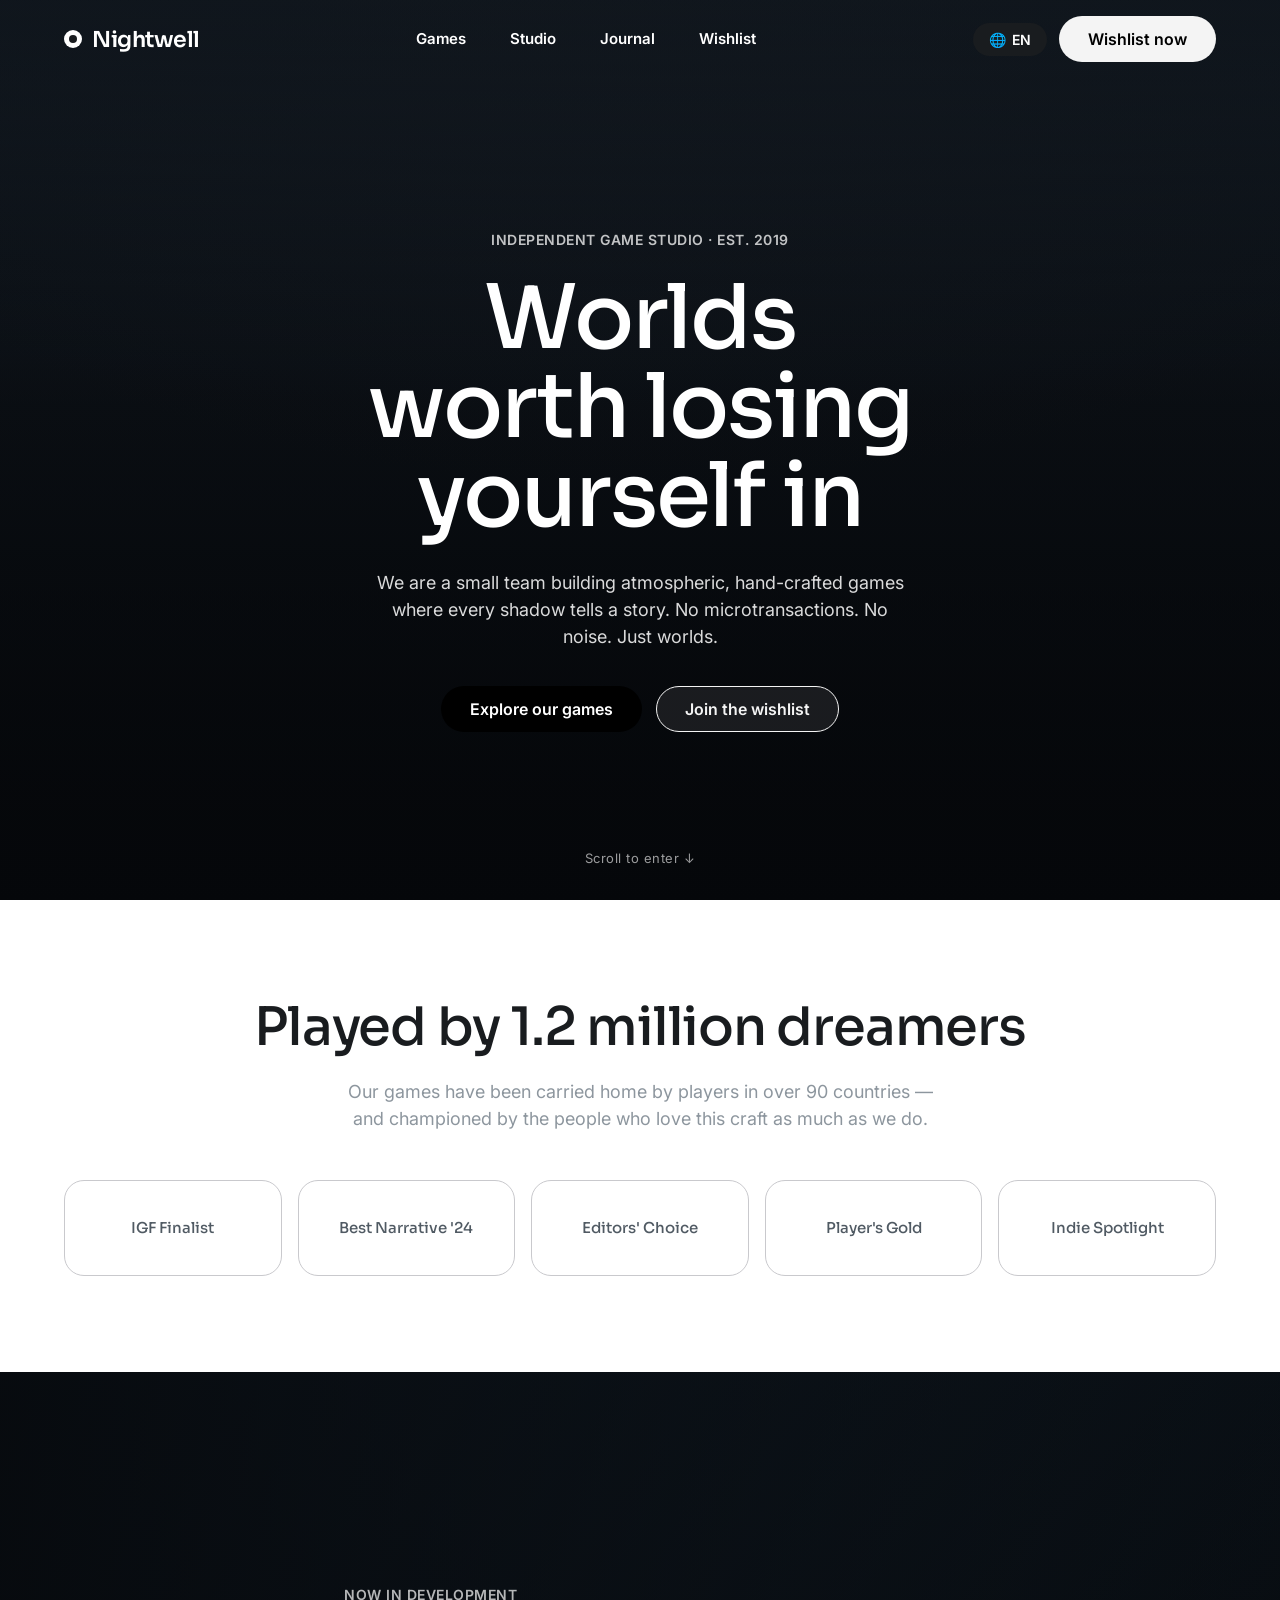
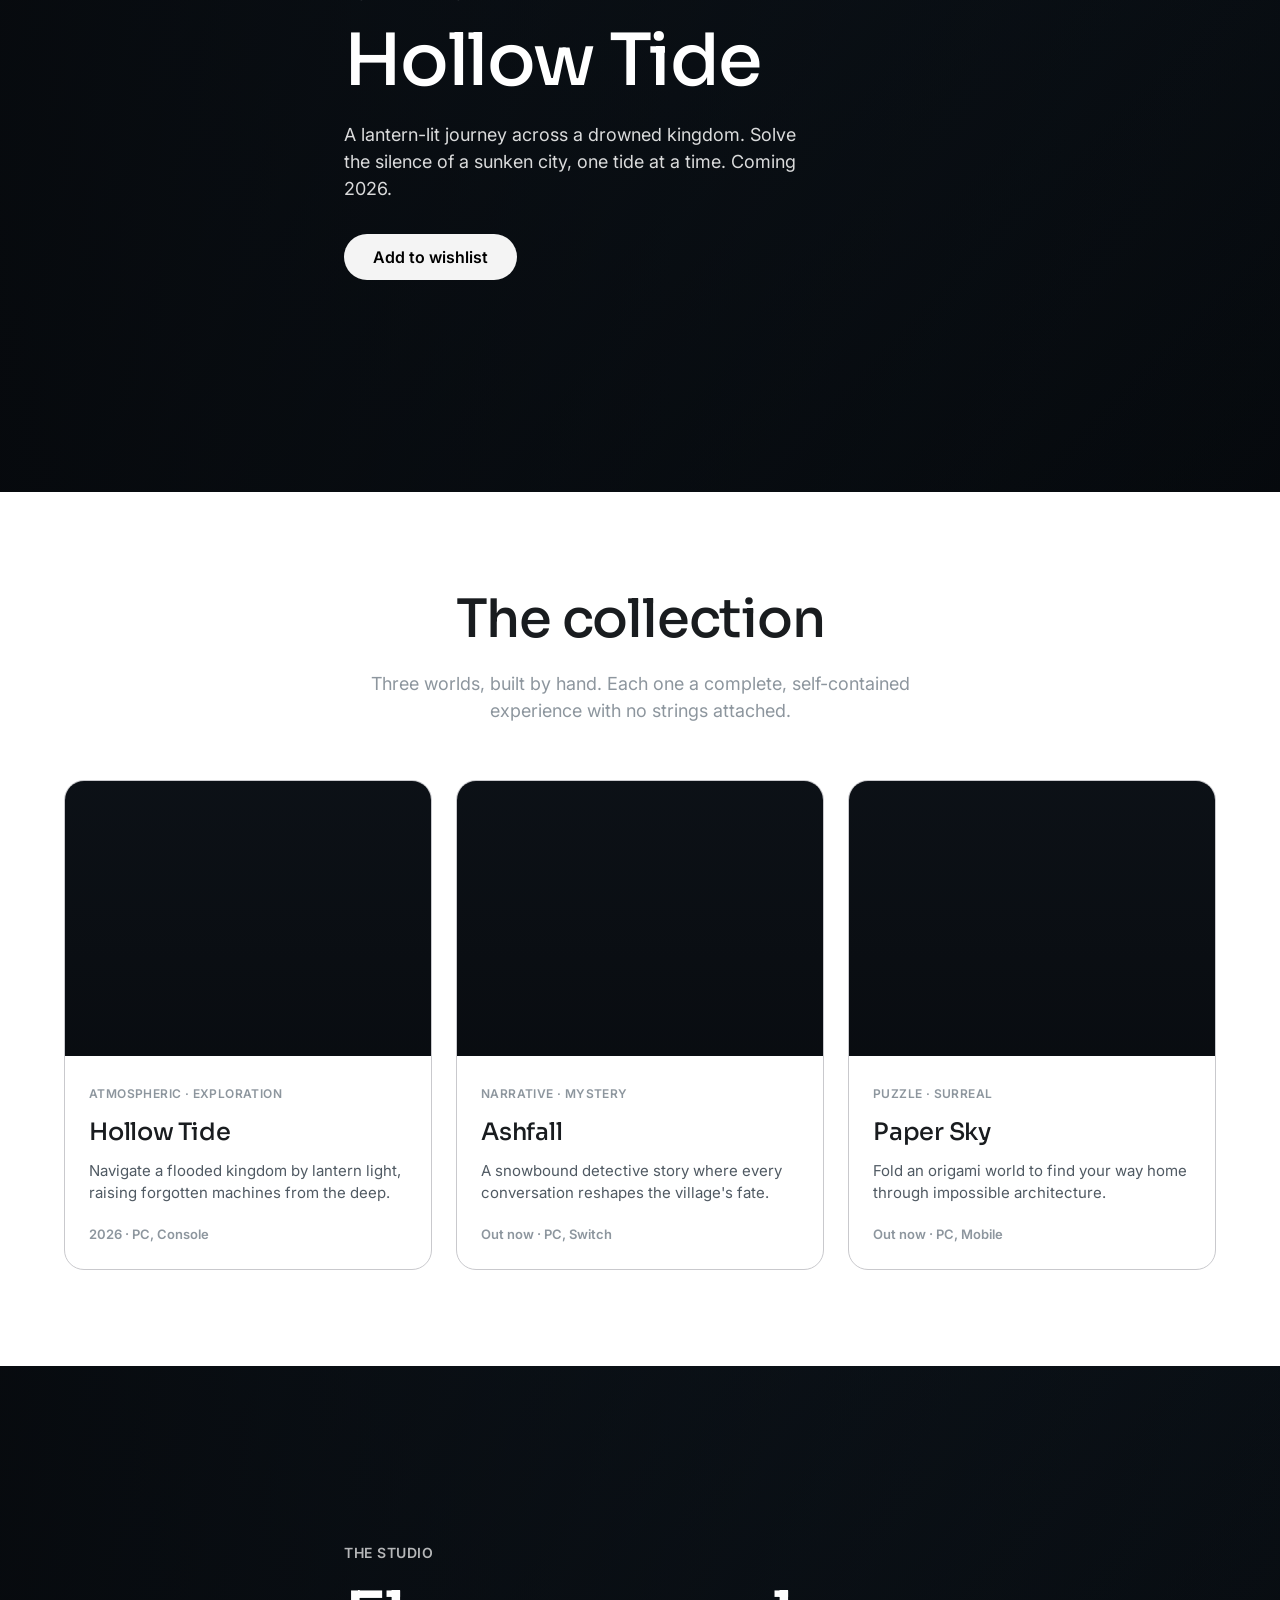
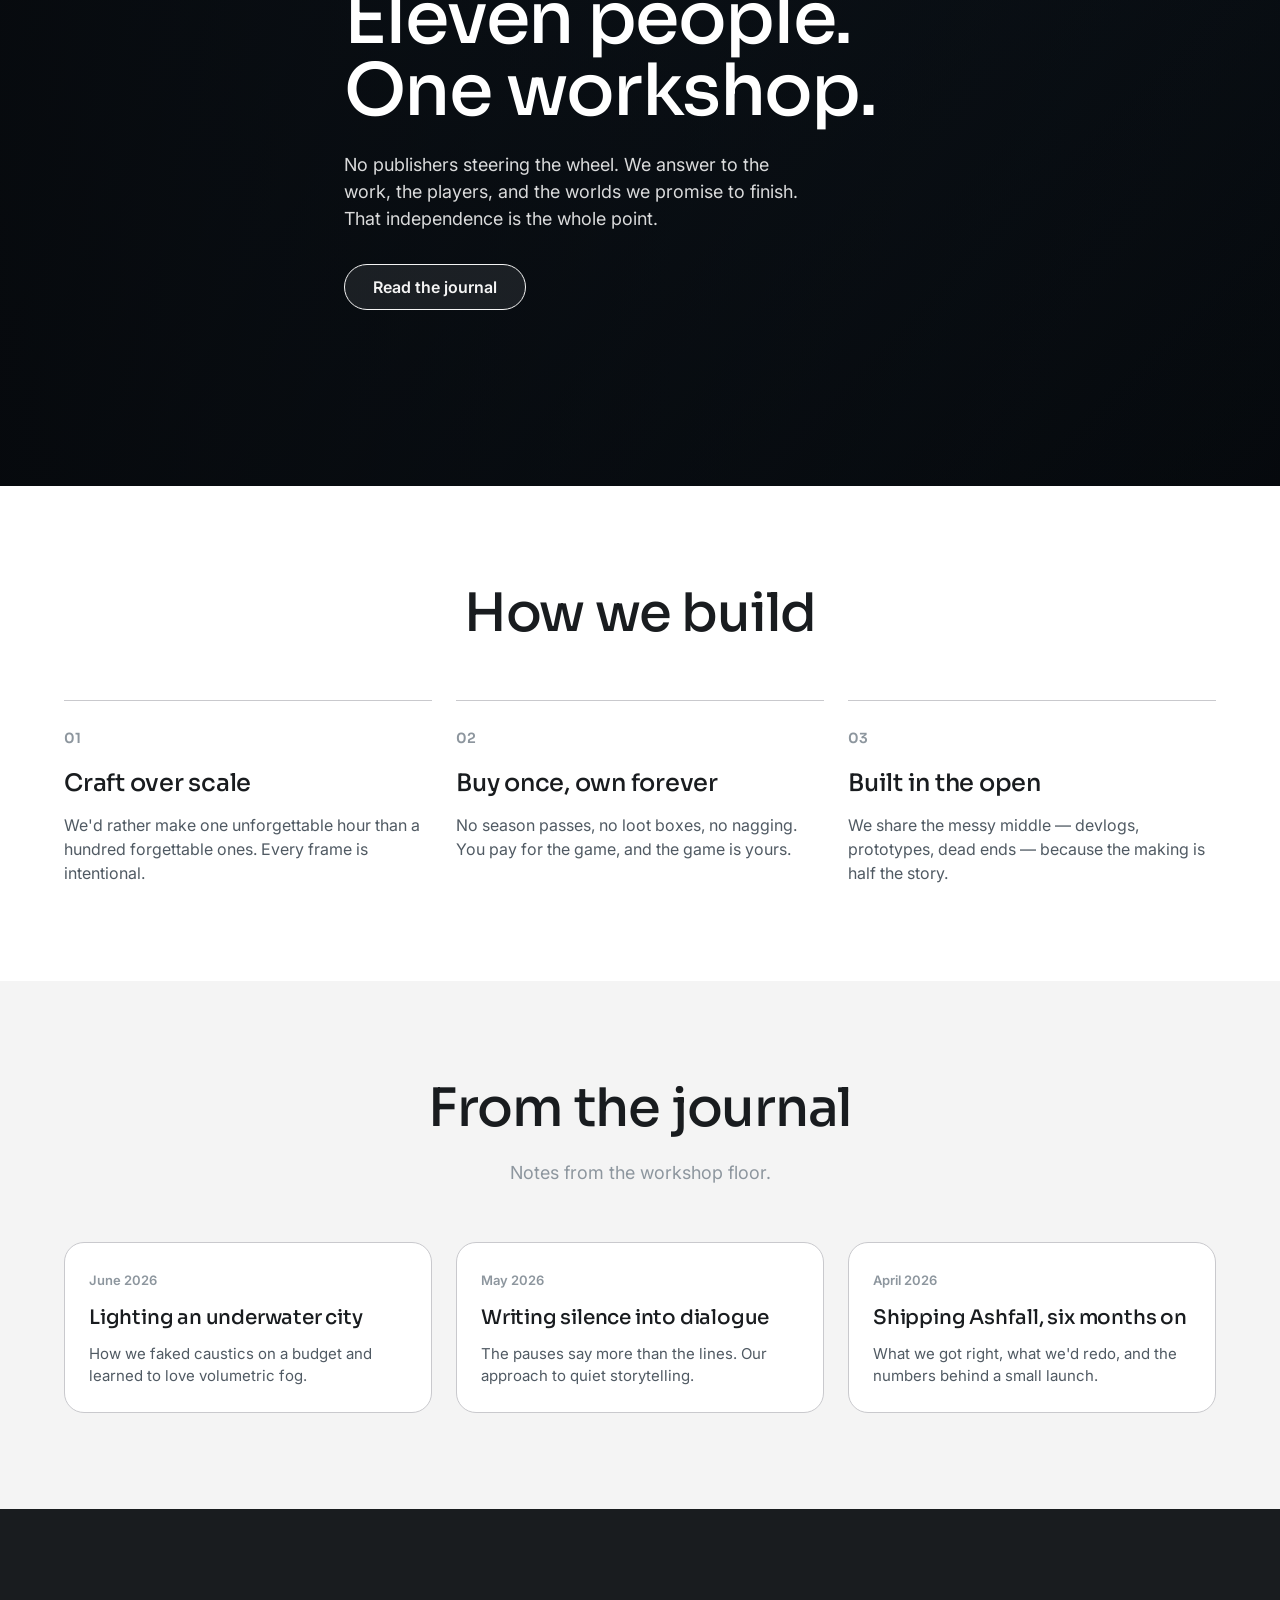
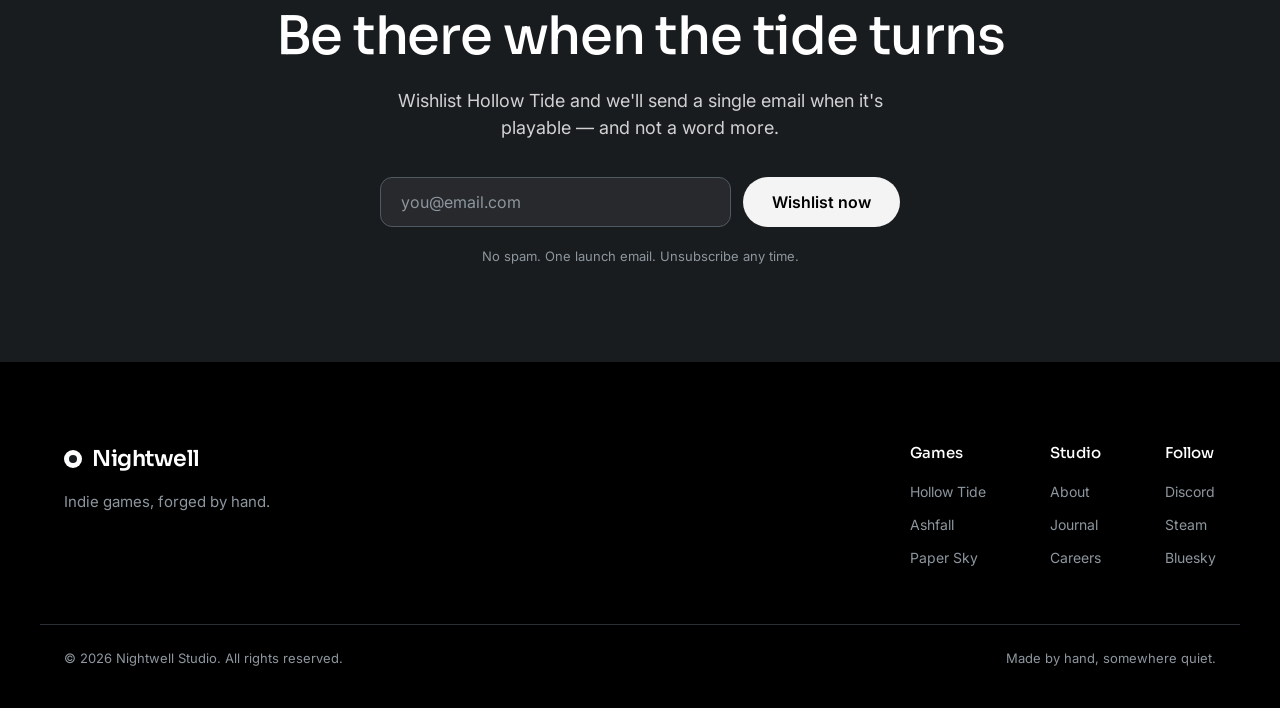
==== index.html @ aebeeb6d "Build Nightwell indie game studio website Single-page static site (HTML/CSS/JS) styled to the Revolu" ====
<!DOCTYPE html>
<html lang="en">
<head>
  <meta charset="UTF-8" />
  <meta name="viewport" content="width=device-width, initial-scale=1.0" />
  <title>Nightwell — Indie Games, Forged by Hand</title>
  <meta name="description" content="Nightwell is an independent game studio crafting atmospheric, story-driven worlds. Explore our games." />
  <link rel="preconnect" href="https://fonts.googleapis.com" />
  <link rel="preconnect" href="https://fonts.gstatic.com" crossorigin />
  <link href="https://fonts.googleapis.com/css2?family=Inter:wght@400;600;700&family=Sora:wght@400;500;600&display=swap" rel="stylesheet" />
  <link rel="stylesheet" href="styles.css" />
</head>
<body>
  <!-- ===== Header ===== -->
  <header class="site-header" id="header">
    <div class="header-inner">
      <a href="#top" class="logo" aria-label="Nightwell home">
        <span class="logo-mark"></span>
        Nightwell
      </a>
      <nav class="nav" aria-label="Primary">
        <a href="#games" class="nav-link">Games</a>
        <a href="#studio" class="nav-link">Studio</a>
        <a href="#journal" class="nav-link">Journal</a>
        <a href="#join" class="nav-link">Wishlist</a>
      </nav>
      <div class="header-actions">
        <button class="lang-btn" type="button">
          <span class="flag">🌐</span> EN
        </button>
        <a href="#join" class="btn btn-light">Wishlist now</a>
      </div>
    </div>
  </header>

  <main id="top">
    <!-- ===== Hero ===== -->
    <section class="hero" id="hero">
      <div class="hero-overlay"></div>
      <div class="hero-content">
        <p class="hero-eyebrow">Independent game studio · Est. 2019</p>
        <h1 class="hero-title">Worlds<br />worth losing<br />yourself in</h1>
        <p class="hero-sub">We are a small team building atmospheric, hand-crafted games where every shadow tells a story. No microtransactions. No noise. Just worlds.</p>
        <div class="hero-cta">
          <a href="#games" class="btn btn-dark">Explore our games</a>
          <a href="#join" class="btn btn-ghost">Join the wishlist</a>
        </div>
      </div>
      <div class="hero-scroll">Scroll to enter ↓</div>
    </section>

    <!-- ===== Stats / social proof ===== -->
    <section class="section section-white">
      <div class="container center">
        <h2 class="display">Played by 1.2&nbsp;million dreamers</h2>
        <p class="section-sub">Our games have been carried home by players in over 90 countries — and championed by the people who love this craft as much as we do.</p>
        <div class="logo-grid">
          <div class="logo-card">IGF Finalist</div>
          <div class="logo-card">Best Narrative '24</div>
          <div class="logo-card">Editors' Choice</div>
          <div class="logo-card">Player's Gold</div>
          <div class="logo-card">Indie Spotlight</div>
        </div>
      </div>
    </section>

    <!-- ===== Featured game (full bleed) ===== -->
    <section class="feature" id="games">
      <div class="feature-overlay"></div>
      <div class="container feature-content">
        <p class="feature-eyebrow">Now in development</p>
        <h2 class="feature-title">Hollow Tide</h2>
        <p class="feature-desc">A lantern-lit journey across a drowned kingdom. Solve the silence of a sunken city, one tide at a time. Coming 2026.</p>
        <a href="#join" class="btn btn-light">Add to wishlist</a>
      </div>
    </section>

    <!-- ===== Game catalogue ===== -->
    <section class="section section-white" id="catalogue">
      <div class="container center">
        <h2 class="display">The collection</h2>
        <p class="section-sub">Three worlds, built by hand. Each one a complete, self-contained experience with no strings attached.</p>
      </div>
      <div class="container games-grid">
        <article class="game-card">
          <div class="game-art game-art-1"></div>
          <div class="game-body">
            <span class="game-tag">Atmospheric · Exploration</span>
            <h3 class="game-name">Hollow Tide</h3>
            <p class="game-text">Navigate a flooded kingdom by lantern light, raising forgotten machines from the deep.</p>
            <span class="game-meta">2026 · PC, Console</span>
          </div>
        </article>
        <article class="game-card">
          <div class="game-art game-art-2"></div>
          <div class="game-body">
            <span class="game-tag">Narrative · Mystery</span>
            <h3 class="game-name">Ashfall</h3>
            <p class="game-text">A snowbound detective story where every conversation reshapes the village's fate.</p>
            <span class="game-meta">Out now · PC, Switch</span>
          </div>
        </article>
        <article class="game-card">
          <div class="game-art game-art-3"></div>
          <div class="game-body">
            <span class="game-tag">Puzzle · Surreal</span>
            <h3 class="game-name">Paper Sky</h3>
            <p class="game-text">Fold an origami world to find your way home through impossible architecture.</p>
            <span class="game-meta">Out now · PC, Mobile</span>
          </div>
        </article>
      </div>
    </section>

    <!-- ===== Studio (full bleed) ===== -->
    <section class="feature feature-studio" id="studio">
      <div class="feature-overlay"></div>
      <div class="container feature-content">
        <p class="feature-eyebrow">The studio</p>
        <h2 class="feature-title">Eleven people.<br />One workshop.</h2>
        <p class="feature-desc">No publishers steering the wheel. We answer to the work, the players, and the worlds we promise to finish. That independence is the whole point.</p>
        <a href="#journal" class="btn btn-ghost">Read the journal</a>
      </div>
    </section>

    <!-- ===== Values / pillars ===== -->
    <section class="section section-white">
      <div class="container center">
        <h2 class="display">How we build</h2>
      </div>
      <div class="container pillars">
        <div class="pillar">
          <span class="pillar-num">01</span>
          <h3 class="pillar-title">Craft over scale</h3>
          <p class="pillar-text">We'd rather make one unforgettable hour than a hundred forgettable ones. Every frame is intentional.</p>
        </div>
        <div class="pillar">
          <span class="pillar-num">02</span>
          <h3 class="pillar-title">Buy once, own forever</h3>
          <p class="pillar-text">No season passes, no loot boxes, no nagging. You pay for the game, and the game is yours.</p>
        </div>
        <div class="pillar">
          <span class="pillar-num">03</span>
          <h3 class="pillar-title">Built in the open</h3>
          <p class="pillar-text">We share the messy middle — devlogs, prototypes, dead ends — because the making is half the story.</p>
        </div>
      </div>
    </section>

    <!-- ===== Journal ===== -->
    <section class="section section-tint" id="journal">
      <div class="container center">
        <h2 class="display">From the journal</h2>
        <p class="section-sub">Notes from the workshop floor.</p>
      </div>
      <div class="container journal-grid">
        <a href="#" class="journal-card">
          <span class="journal-date">June 2026</span>
          <h3 class="journal-title">Lighting an underwater city</h3>
          <p class="journal-text">How we faked caustics on a budget and learned to love volumetric fog.</p>
        </a>
        <a href="#" class="journal-card">
          <span class="journal-date">May 2026</span>
          <h3 class="journal-title">Writing silence into dialogue</h3>
          <p class="journal-text">The pauses say more than the lines. Our approach to quiet storytelling.</p>
        </a>
        <a href="#" class="journal-card">
          <span class="journal-date">April 2026</span>
          <h3 class="journal-title">Shipping Ashfall, six months on</h3>
          <p class="journal-text">What we got right, what we'd redo, and the numbers behind a small launch.</p>
        </a>
      </div>
    </section>

    <!-- ===== Wishlist CTA (full bleed dark) ===== -->
    <section class="cta-band" id="join">
      <div class="container center">
        <h2 class="cta-title">Be there when the tide turns</h2>
        <p class="cta-sub">Wishlist Hollow Tide and we'll send a single email when it's playable — and not a word more.</p>
        <form class="cta-form" onsubmit="return false;">
          <input type="email" class="cta-input" placeholder="you@email.com" aria-label="Email address" required />
          <button type="submit" class="btn btn-light">Wishlist now</button>
        </form>
        <p class="cta-fine">No spam. One launch email. Unsubscribe any time.</p>
      </div>
    </section>
  </main>

  <!-- ===== Footer ===== -->
  <footer class="footer">
    <div class="container footer-inner">
      <div class="footer-brand">
        <a href="#top" class="logo logo-light">
          <span class="logo-mark"></span>
          Nightwell
        </a>
        <p class="footer-tag">Indie games, forged by hand.</p>
      </div>
      <div class="footer-cols">
        <div class="footer-col">
          <h4>Games</h4>
          <a href="#games">Hollow Tide</a>
          <a href="#catalogue">Ashfall</a>
          <a href="#catalogue">Paper Sky</a>
        </div>
        <div class="footer-col">
          <h4>Studio</h4>
          <a href="#studio">About</a>
          <a href="#journal">Journal</a>
          <a href="#join">Careers</a>
        </div>
        <div class="footer-col">
          <h4>Follow</h4>
          <a href="#">Discord</a>
          <a href="#">Steam</a>
          <a href="#">Bluesky</a>
        </div>
      </div>
    </div>
    <div class="container footer-bottom">
      <span>© 2026 Nightwell Studio. All rights reserved.</span>
      <span>Made by hand, somewhere quiet.</span>
    </div>
  </footer>

  <script src="script.js"></script>
</body>
</html>
---- styles.css ----
/* ============================================================
   Nightwell — Indie Game Studio
   Design system adapted from the Revolut style reference.
   Achromatic palette, Aeonik-substitute display font (Sora),
   Inter for body, pill buttons, flat (no shadow), full-bleed heroes.
   ============================================================ */

:root {
  /* Colors */
  --color-revolut-black: #191c1f;
  --color-cloud-white: #f4f4f4;
  --color-pure-white: #ffffff;
  --color-onyx-black: #000000;
  --color-slate-gray: #8d969e;
  --color-ash: #505a63;
  --color-pebble: #c9c9cd;
  --color-light-tint: #ebebf0;

  /* Fonts — Sora stands in for Aeonik Pro (geometric, condensed) */
  --font-display: 'Sora', ui-sans-serif, system-ui, -apple-system, BlinkMacSystemFont, 'Segoe UI', Roboto, sans-serif;
  --font-body: 'Inter', ui-sans-serif, system-ui, -apple-system, BlinkMacSystemFont, 'Segoe UI', Roboto, sans-serif;

  /* Layout */
  --page-max-width: 1200px;
  --section-gap: 96px;
  --card-padding: 24px;

  /* Radius */
  --radius-cards: 20px;
  --radius-inputs: 12px;
  --radius-full: 9999px;
  --radius-ui: 22.5px;
}

/* ---------- Reset ---------- */
*, *::before, *::after { box-sizing: border-box; margin: 0; padding: 0; }

html { scroll-behavior: smooth; }

body {
  font-family: var(--font-body);
  color: var(--color-revolut-black);
  background: var(--color-pure-white);
  -webkit-font-smoothing: antialiased;
  line-height: 1.5;
}

img { display: block; max-width: 100%; }
a { color: inherit; text-decoration: none; }

.container {
  width: 100%;
  max-width: var(--page-max-width);
  margin: 0 auto;
  padding: 0 24px;
}

.center { text-align: center; }

/* ---------- Typography ---------- */
.display {
  font-family: var(--font-display);
  font-weight: 500;
  font-size: clamp(34px, 5vw, 53px);
  line-height: 1.17;
  letter-spacing: -1.22px;
  color: var(--color-revolut-black);
}

.section-sub {
  font-size: 18px;
  line-height: 1.5;
  color: var(--color-slate-gray);
  max-width: 620px;
  margin: 20px auto 0;
}

/* ---------- Buttons ---------- */
.btn {
  display: inline-flex;
  align-items: center;
  justify-content: center;
  font-family: var(--font-body);
  font-weight: 600;
  font-size: 16px;
  line-height: 1;
  padding: 14px 28px;
  border-radius: var(--radius-full);
  border: 1px solid transparent;
  cursor: pointer;
  transition: transform .15s ease, background .2s ease, color .2s ease, border-color .2s ease;
  white-space: nowrap;
}
.btn:active { transform: scale(.97); }

.btn-light {
  background: var(--color-cloud-white);
  color: var(--color-onyx-black);
}
.btn-light:hover { background: var(--color-light-tint); }

.btn-dark {
  background: var(--color-onyx-black);
  color: var(--color-pure-white);
}
.btn-dark:hover { background: var(--color-revolut-black); }

.btn-ghost {
  background: rgba(244, 244, 244, 0.08);
  border: 1px solid var(--color-cloud-white);
  color: var(--color-cloud-white);
}
.btn-ghost:hover { background: rgba(244, 244, 244, 0.18); }

/* ============================================================
   Header
   ============================================================ */
.site-header {
  position: fixed;
  top: 0; left: 0; right: 0;
  z-index: 100;
  transition: background .3s ease, border-color .3s ease;
  border-bottom: 1px solid transparent;
}
.header-inner {
  max-width: var(--page-max-width);
  margin: 0 auto;
  padding: 16px 24px;
  display: flex;
  align-items: center;
  justify-content: space-between;
  gap: 24px;
}

.logo {
  font-family: var(--font-display);
  font-weight: 600;
  font-size: 22px;
  letter-spacing: -0.5px;
  color: var(--color-pure-white);
  display: inline-flex;
  align-items: center;
  gap: 10px;
  transition: color .3s ease;
}
.logo-mark {
  width: 18px; height: 18px;
  border-radius: 50%;
  background: currentColor;
  box-shadow: inset 0 0 0 4px transparent;
  position: relative;
}
.logo-mark::after {
  content: '';
  position: absolute;
  inset: 5px;
  border-radius: 50%;
  background: var(--color-revolut-black);
}

.nav {
  display: flex;
  gap: 4px;
}
.nav-link {
  font-size: 15px;
  font-weight: 600;
  color: var(--color-pure-white);
  padding: 8px 20px;
  border-radius: var(--radius-full);
  transition: color .3s ease, background .2s ease;
}
.nav-link:hover { background: rgba(255,255,255,0.12); }

.header-actions {
  display: flex;
  align-items: center;
  gap: 12px;
}
.lang-btn {
  font-family: var(--font-body);
  font-size: 14px;
  font-weight: 600;
  color: var(--color-pure-white);
  background: var(--color-revolut-black);
  border: none;
  border-radius: var(--radius-full);
  padding: 8px 16px;
  cursor: pointer;
  display: inline-flex;
  align-items: center;
  gap: 6px;
}

/* Scrolled state — switches to light header with dark text */
.site-header.scrolled {
  background: var(--color-pure-white);
  border-bottom: 1px solid var(--color-pebble);
}
.site-header.scrolled .logo,
.site-header.scrolled .nav-link { color: var(--color-revolut-black); }
.site-header.scrolled .nav-link:hover { background: var(--color-light-tint); }

/* ============================================================
   Hero — full bleed cinematic
   ============================================================ */
.hero {
  position: relative;
  min-height: 100vh;
  display: flex;
  flex-direction: column;
  align-items: center;
  justify-content: center;
  text-align: center;
  padding: 140px 24px 80px;
  color: var(--color-pure-white);
  background:
    radial-gradient(120% 90% at 50% 0%, rgba(40,46,56,0.25), transparent 60%),
    linear-gradient(180deg, #1b2733 0%, #0d1218 45%, #05070a 100%);
  background-size: cover;
  background-position: center;
  overflow: hidden;
}
/* layered cinematic photo on top of gradient (loads if online, gradient remains as fallback) */
.hero::before {
  content: '';
  position: absolute;
  inset: 0;
  background-image: url('https://images.unsplash.com/photo-1419242902214-272b3f66ee7a?auto=format&fit=crop&w=2400&q=80');
  background-size: cover;
  background-position: center;
  opacity: 0.55;
  z-index: 0;
}
.hero-overlay {
  position: absolute;
  inset: 0;
  background: linear-gradient(180deg, rgba(5,7,10,0.55) 0%, rgba(5,7,10,0.35) 40%, rgba(5,7,10,0.8) 100%);
  z-index: 1;
}
.hero-content {
  position: relative;
  z-index: 2;
  max-width: 860px;
}
.hero-eyebrow {
  font-size: 14px;
  font-weight: 600;
  letter-spacing: 0.5px;
  text-transform: uppercase;
  color: rgba(255,255,255,0.75);
  margin-bottom: 24px;
}
.hero-title {
  font-family: var(--font-display);
  font-weight: 500;
  font-size: clamp(48px, 9vw, 89px);
  line-height: 1.0;
  letter-spacing: -2.05px;
  margin-bottom: 28px;
}
.hero-sub {
  font-size: 18px;
  font-weight: 400;
  line-height: 1.5;
  color: rgba(255,255,255,0.85);
  max-width: 540px;
  margin: 0 auto 36px;
}
.hero-cta {
  display: flex;
  gap: 14px;
  justify-content: center;
  flex-wrap: wrap;
}
.hero-scroll {
  position: absolute;
  bottom: 32px;
  left: 50%;
  transform: translateX(-50%);
  z-index: 2;
  font-size: 13px;
  letter-spacing: 0.5px;
  color: rgba(255,255,255,0.6);
  animation: bob 2.4s ease-in-out infinite;
}
@keyframes bob { 0%,100%{ transform: translate(-50%,0);} 50%{ transform: translate(-50%,6px);} }

/* ============================================================
   White content sections
   ============================================================ */
.section {
  padding: var(--section-gap) 0;
}
.section-white { background: var(--color-pure-white); }
.section-tint { background: var(--color-cloud-white); }

/* Logo / award grid */
.logo-grid {
  margin-top: 48px;
  display: grid;
  grid-template-columns: repeat(5, 1fr);
  gap: 16px;
}
.logo-card {
  border: 1px solid var(--color-pebble);
  border-radius: var(--radius-cards);
  padding: 28px 16px;
  font-family: var(--font-display);
  font-weight: 500;
  font-size: 15px;
  color: var(--color-ash);
  display: flex;
  align-items: center;
  justify-content: center;
  text-align: center;
  min-height: 96px;
}

/* ============================================================
   Feature (full bleed) sections
   ============================================================ */
.feature {
  position: relative;
  min-height: 80vh;
  display: flex;
  align-items: center;
  color: var(--color-pure-white);
  background:
    linear-gradient(135deg, #14202b 0%, #060a0e 100%);
  background-size: cover;
  background-position: center;
  overflow: hidden;
}
.feature::before {
  content: '';
  position: absolute;
  inset: 0;
  background-image: url('https://images.unsplash.com/photo-1507400492013-162706c8c05e?auto=format&fit=crop&w=2400&q=80');
  background-size: cover;
  background-position: center;
  opacity: 0.5;
  z-index: 0;
}
.feature-studio::before {
  background-image: url('https://images.unsplash.com/photo-1492551557933-34265f7af79e?auto=format&fit=crop&w=2400&q=80');
}
.feature-overlay {
  position: absolute;
  inset: 0;
  background: linear-gradient(90deg, rgba(5,7,10,0.85) 0%, rgba(5,7,10,0.45) 60%, rgba(5,7,10,0.25) 100%);
  z-index: 1;
}
.feature-content {
  position: relative;
  z-index: 2;
  max-width: 640px;
  padding-top: 80px;
  padding-bottom: 80px;
}
.feature-eyebrow {
  font-size: 14px;
  font-weight: 600;
  text-transform: uppercase;
  letter-spacing: 0.5px;
  color: rgba(255,255,255,0.7);
  margin-bottom: 20px;
}
.feature-title {
  font-family: var(--font-display);
  font-weight: 500;
  font-size: clamp(40px, 6vw, 72px);
  line-height: 1.0;
  letter-spacing: -1.6px;
  margin-bottom: 24px;
}
.feature-desc {
  font-size: 18px;
  line-height: 1.5;
  color: rgba(255,255,255,0.85);
  margin-bottom: 32px;
  max-width: 460px;
}

/* ============================================================
   Games grid
   ============================================================ */
.games-grid {
  margin-top: 56px;
  display: grid;
  grid-template-columns: repeat(3, 1fr);
  gap: 24px;
}
.game-card {
  border: 1px solid var(--color-pebble);
  border-radius: var(--radius-cards);
  overflow: hidden;
  background: var(--color-pure-white);
  transition: border-color .2s ease;
}
.game-card:hover { border-color: var(--color-revolut-black); }
.game-art {
  aspect-ratio: 4 / 3;
  background-size: cover;
  background-position: center;
  background-color: #0d1218;
}
.game-art-1 {
  background-image: linear-gradient(180deg, rgba(5,7,10,0.1), rgba(5,7,10,0.5)), url('https://images.unsplash.com/photo-1505118380757-91f5f5632de0?auto=format&fit=crop&w=1200&q=80');
}
.game-art-2 {
  background-image: linear-gradient(180deg, rgba(5,7,10,0.1), rgba(5,7,10,0.5)), url('https://images.unsplash.com/photo-1418985991508-e47386d96a71?auto=format&fit=crop&w=1200&q=80');
}
.game-art-3 {
  background-image: linear-gradient(180deg, rgba(5,7,10,0.1), rgba(5,7,10,0.5)), url('https://images.unsplash.com/photo-1532274402911-5a369e4c4bb5?auto=format&fit=crop&w=1200&q=80');
}
.game-body {
  padding: var(--card-padding);
  text-align: left;
}
.game-tag {
  font-size: 12px;
  font-weight: 600;
  letter-spacing: 0.4px;
  text-transform: uppercase;
  color: var(--color-slate-gray);
}
.game-name {
  font-family: var(--font-display);
  font-weight: 500;
  font-size: 24px;
  letter-spacing: -0.24px;
  margin: 10px 0;
  color: var(--color-revolut-black);
}
.game-text {
  font-size: 15px;
  line-height: 1.5;
  color: var(--color-ash);
  margin-bottom: 16px;
}
.game-meta {
  font-size: 13px;
  font-weight: 600;
  color: var(--color-slate-gray);
}

/* ============================================================
   Pillars
   ============================================================ */
.pillars {
  margin-top: 56px;
  display: grid;
  grid-template-columns: repeat(3, 1fr);
  gap: 24px;
  text-align: left;
}
.pillar {
  border-top: 1px solid var(--color-pebble);
  padding-top: 24px;
}
.pillar-num {
  font-family: var(--font-display);
  font-size: 14px;
  font-weight: 600;
  color: var(--color-slate-gray);
}
.pillar-title {
  font-family: var(--font-display);
  font-weight: 500;
  font-size: 24px;
  letter-spacing: -0.24px;
  margin: 16px 0 12px;
}
.pillar-text {
  font-size: 16px;
  line-height: 1.5;
  color: var(--color-ash);
}

/* ============================================================
   Journal
   ============================================================ */
.journal-grid {
  margin-top: 56px;
  display: grid;
  grid-template-columns: repeat(3, 1fr);
  gap: 24px;
}
.journal-card {
  background: var(--color-pure-white);
  border: 1px solid var(--color-pebble);
  border-radius: var(--radius-cards);
  padding: var(--card-padding);
  text-align: left;
  transition: border-color .2s ease, transform .2s ease;
}
.journal-card:hover { border-color: var(--color-revolut-black); transform: translateY(-2px); }
.journal-date {
  font-size: 13px;
  font-weight: 600;
  color: var(--color-slate-gray);
}
.journal-title {
  font-family: var(--font-display);
  font-weight: 500;
  font-size: 20px;
  letter-spacing: -0.2px;
  margin: 12px 0 10px;
}
.journal-text {
  font-size: 15px;
  line-height: 1.5;
  color: var(--color-ash);
}

/* ============================================================
   CTA band (dark)
   ============================================================ */
.cta-band {
  background: var(--color-revolut-black);
  color: var(--color-pure-white);
  padding: var(--section-gap) 0;
  text-align: center;
}
.cta-title {
  font-family: var(--font-display);
  font-weight: 500;
  font-size: clamp(34px, 5vw, 53px);
  line-height: 1.17;
  letter-spacing: -1.22px;
}
.cta-sub {
  font-size: 18px;
  color: rgba(255,255,255,0.8);
  max-width: 520px;
  margin: 20px auto 36px;
}
.cta-form {
  display: flex;
  gap: 12px;
  justify-content: center;
  flex-wrap: wrap;
  max-width: 520px;
  margin: 0 auto;
}
.cta-input {
  flex: 1 1 260px;
  font-family: var(--font-body);
  font-size: 16px;
  padding: 14px 20px;
  border-radius: var(--radius-inputs);
  border: 1px solid var(--color-ash);
  background: rgba(255,255,255,0.06);
  color: var(--color-pure-white);
}
.cta-input::placeholder { color: var(--color-slate-gray); }
.cta-input:focus { outline: none; border-color: var(--color-pure-white); }
.cta-fine {
  font-size: 13px;
  color: var(--color-slate-gray);
  margin-top: 20px;
}

/* ============================================================
   Footer
   ============================================================ */
.footer {
  background: var(--color-onyx-black);
  color: var(--color-pure-white);
  padding: 80px 0 40px;
}
.footer-inner {
  display: flex;
  justify-content: space-between;
  gap: 48px;
  flex-wrap: wrap;
  padding-bottom: 56px;
  border-bottom: 1px solid #2a2f35;
}
.logo-light { color: var(--color-pure-white); }
.footer-tag {
  margin-top: 16px;
  font-size: 15px;
  color: var(--color-slate-gray);
  max-width: 240px;
}
.footer-cols {
  display: flex;
  gap: 64px;
  flex-wrap: wrap;
}
.footer-col { display: flex; flex-direction: column; gap: 12px; }
.footer-col h4 {
  font-family: var(--font-display);
  font-weight: 500;
  font-size: 15px;
  margin-bottom: 4px;
}
.footer-col a {
  font-size: 14px;
  color: var(--color-slate-gray);
  transition: color .2s ease;
}
.footer-col a:hover { color: var(--color-pure-white); }
.footer-bottom {
  display: flex;
  justify-content: space-between;
  gap: 16px;
  flex-wrap: wrap;
  padding-top: 24px;
  font-size: 13px;
  color: var(--color-slate-gray);
}

/* ============================================================
   Responsive
   ============================================================ */
@media (max-width: 900px) {
  .logo-grid { grid-template-columns: repeat(2, 1fr); }
  .games-grid, .pillars, .journal-grid { grid-template-columns: 1fr; }
  .nav { display: none; }
}
@media (max-width: 560px) {
  .header-actions .btn-light { display: none; }
  .footer-inner { flex-direction: column; gap: 32px; }
}
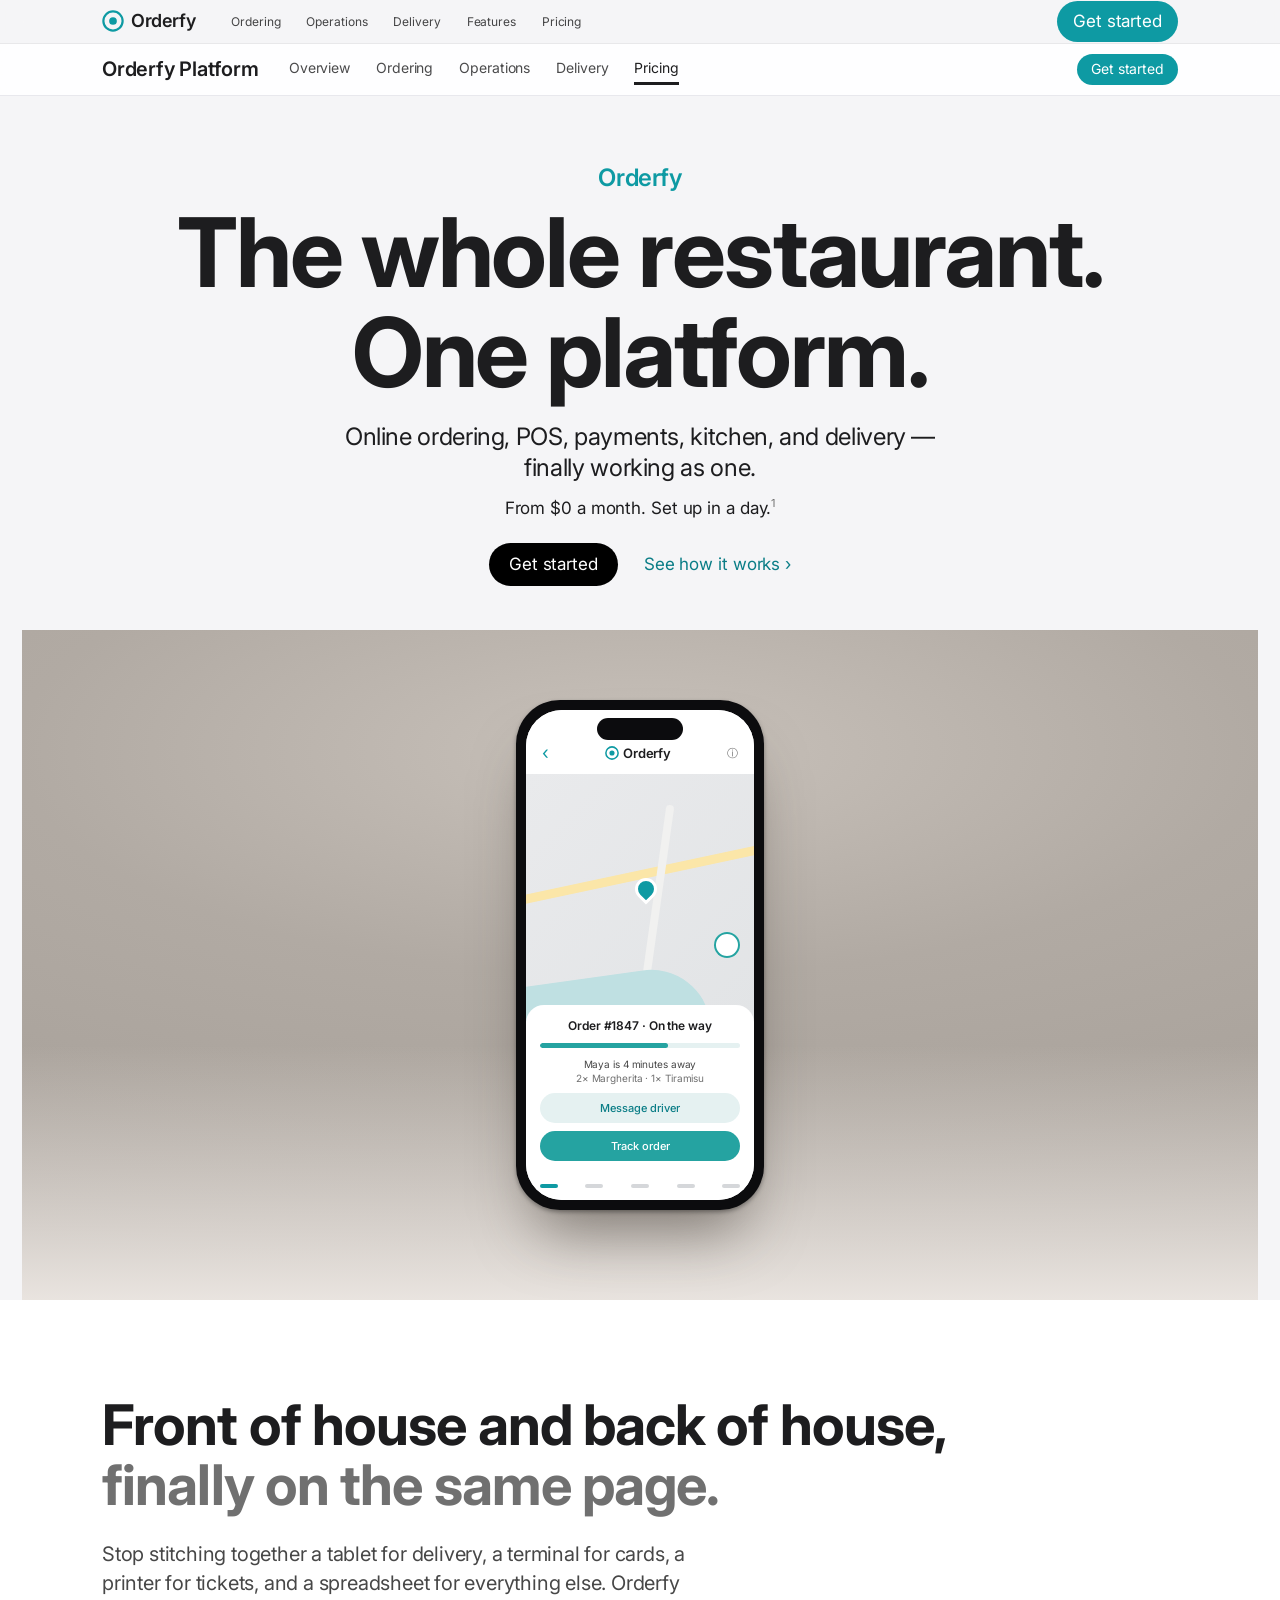
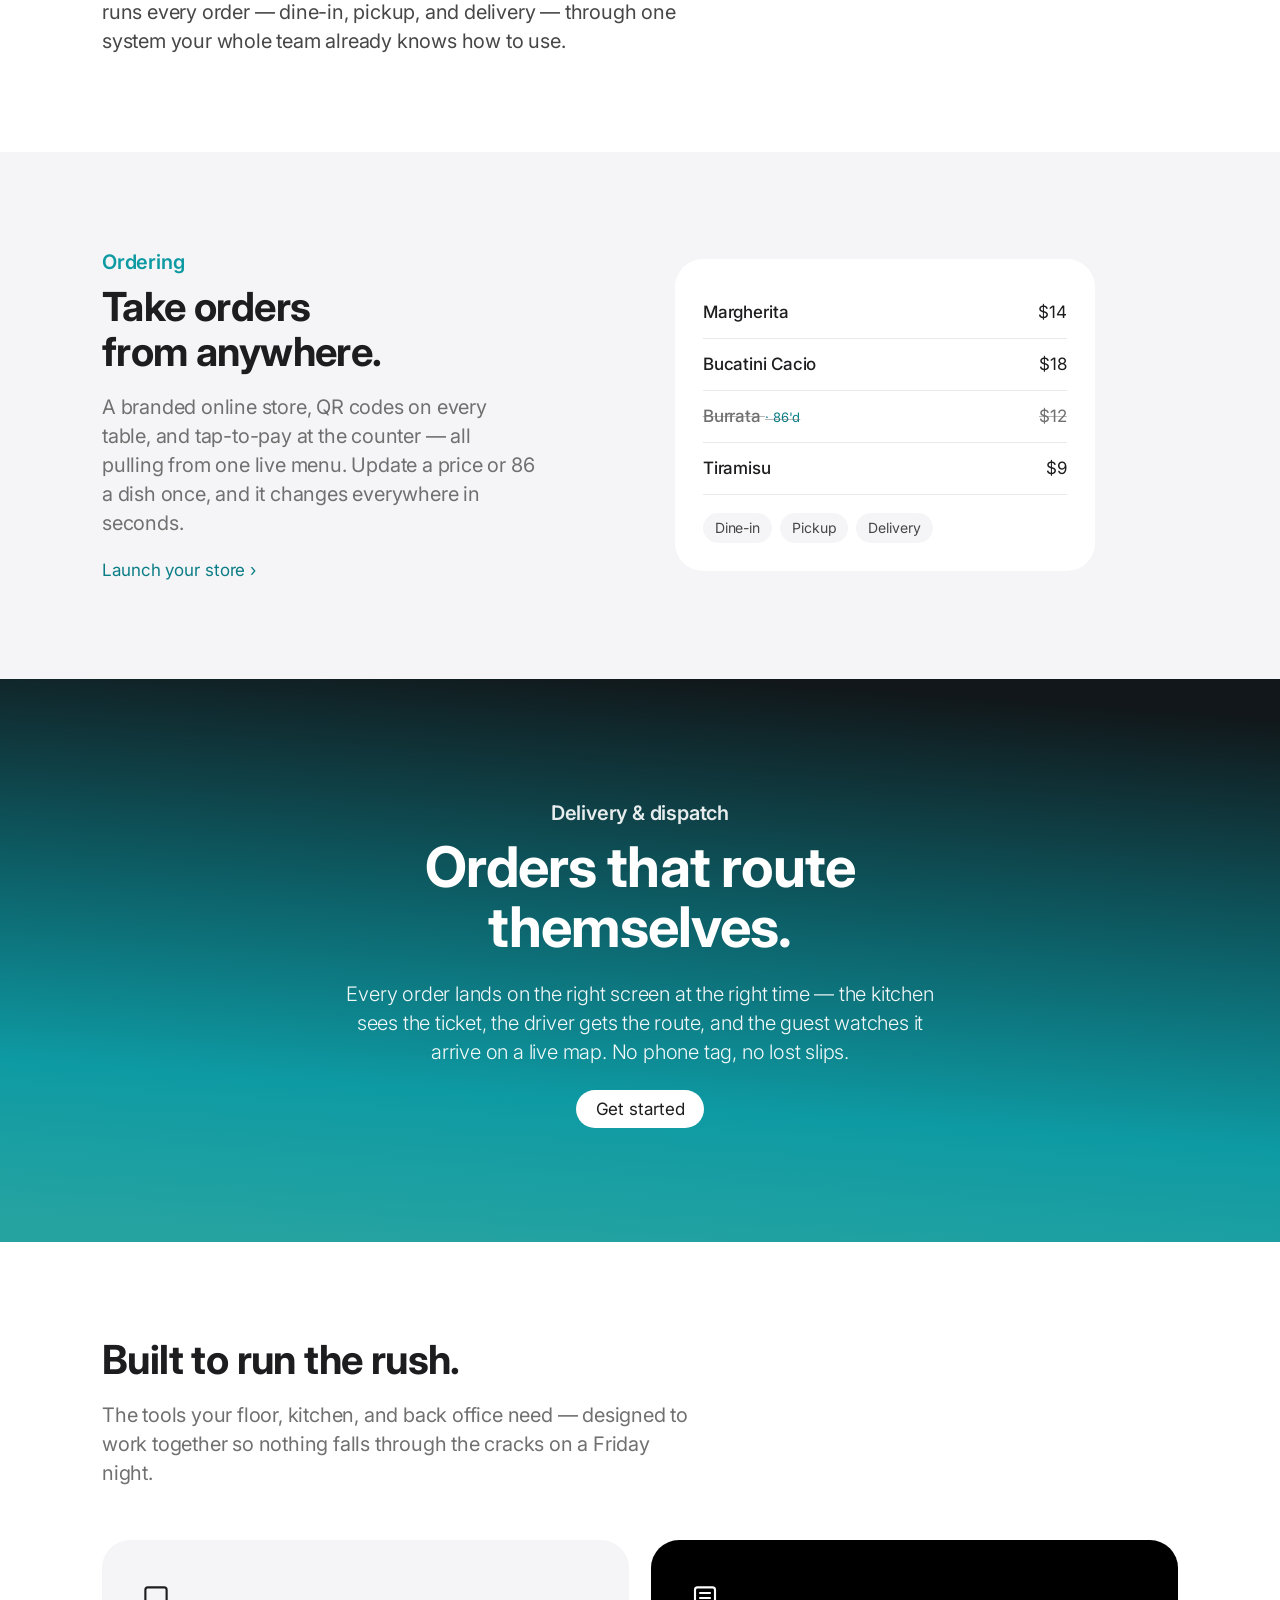
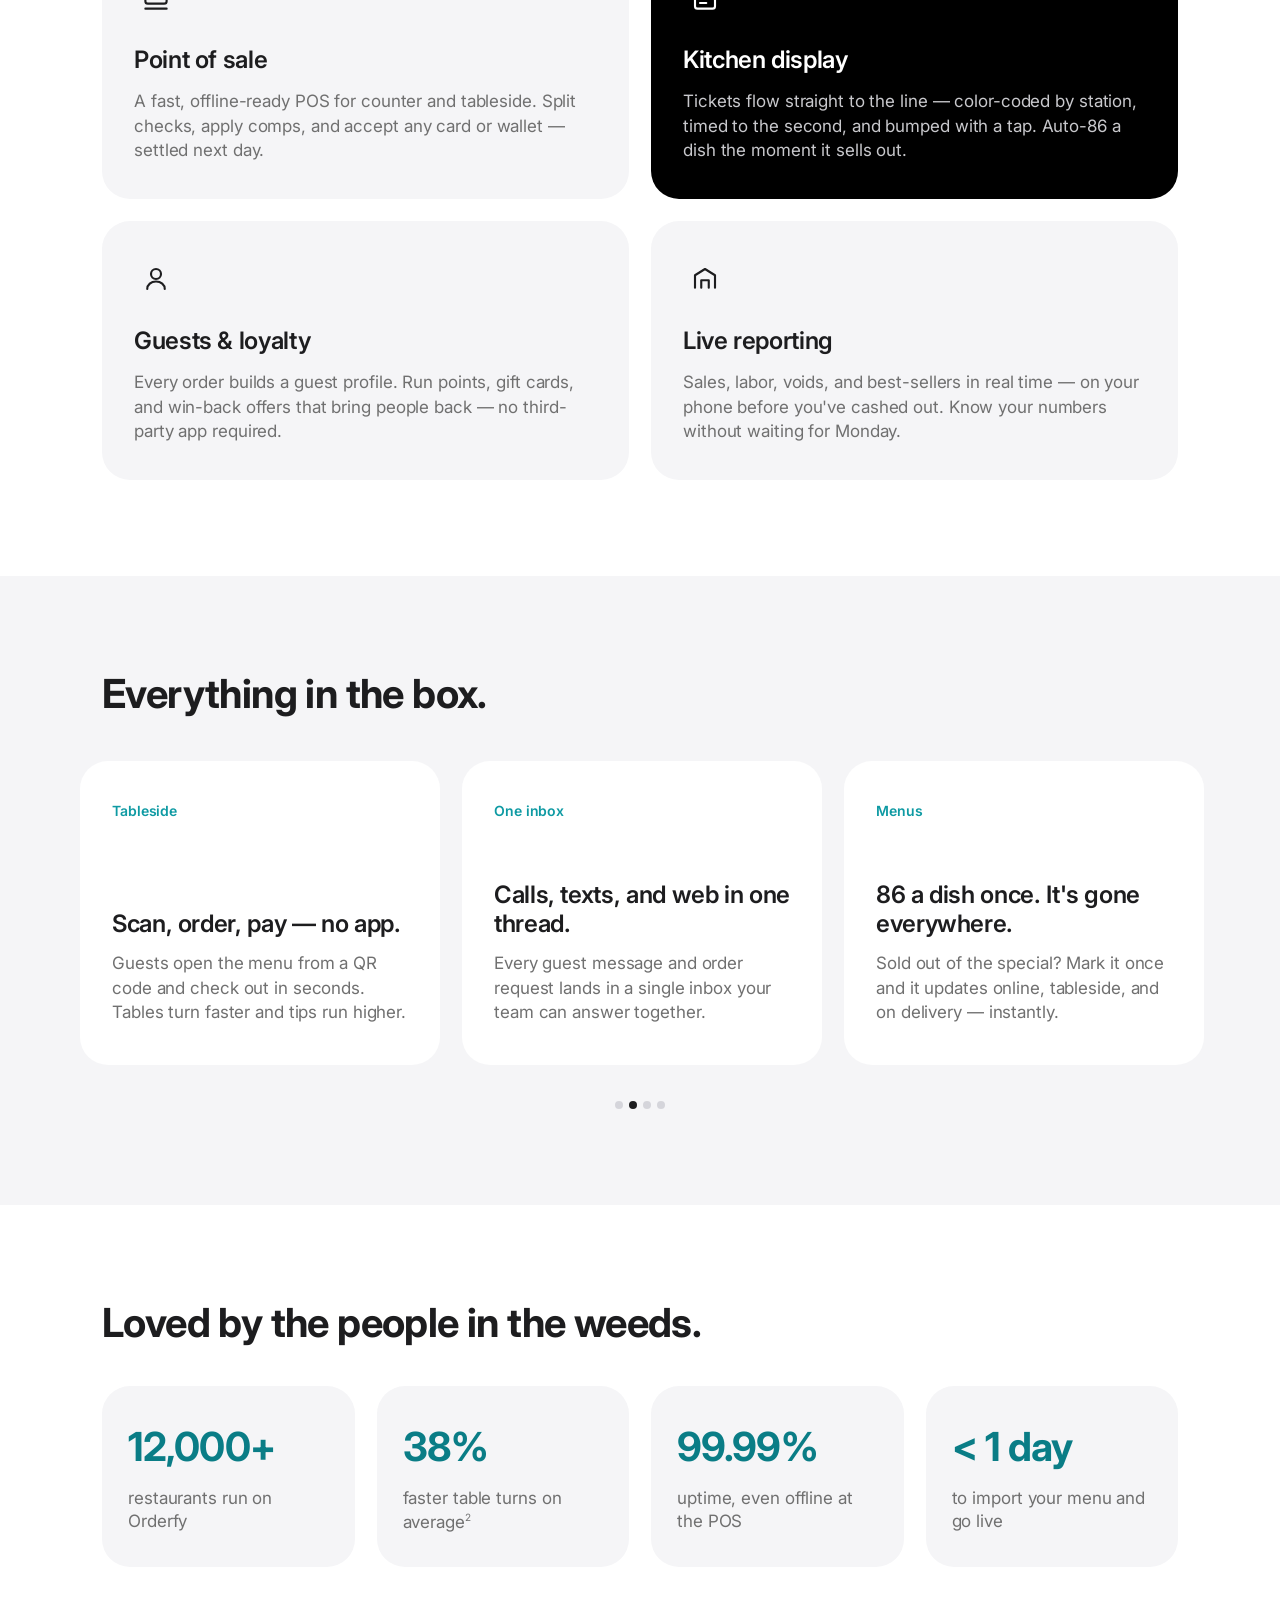
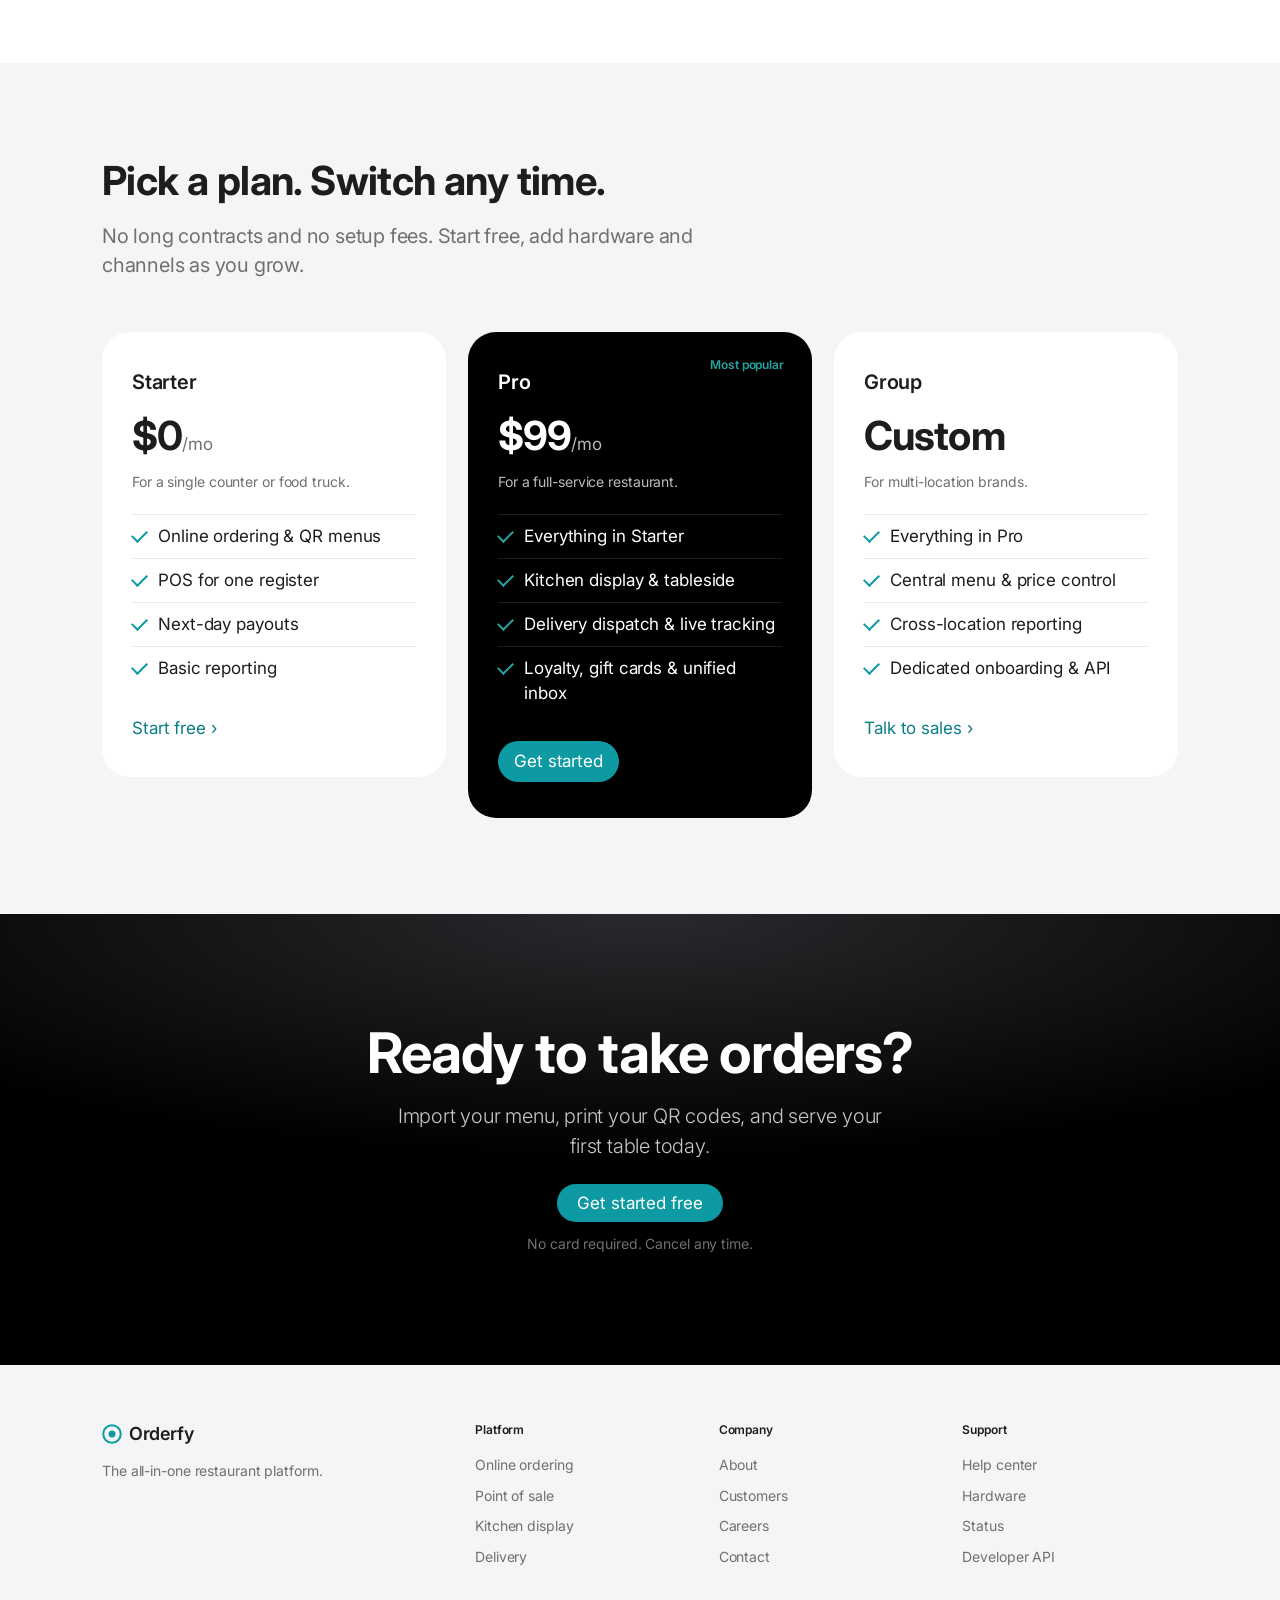
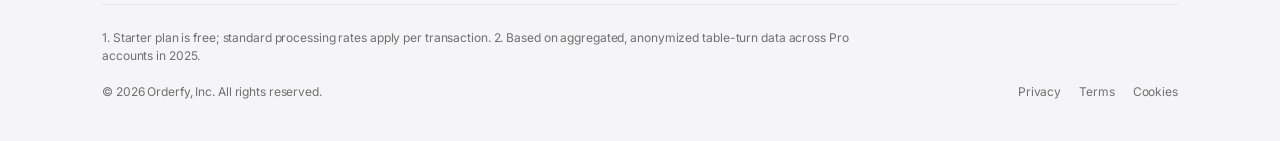
==== commit d9266092: "Build Orderfy restaurant-platform marketing site Replace the Nightwell demo with a single-page marke" ====
--- a/index.html
+++ b/index.html
@@ -3,223 +3,350 @@
 <head>
   <meta charset="UTF-8" />
   <meta name="viewport" content="width=device-width, initial-scale=1.0" />
-  <title>Nightwell — Indie Games, Forged by Hand</title>
-  <meta name="description" content="Nightwell is an independent game studio crafting atmospheric, story-driven worlds. Explore our games." />
+  <title>Orderfy — The all-in-one restaurant platform</title>
+  <meta name="description" content="Orderfy is the all-in-one platform to run your restaurant — online ordering, POS, payments, kitchen display, and delivery, in one place. Set up in a day." />
   <link rel="preconnect" href="https://fonts.googleapis.com" />
   <link rel="preconnect" href="https://fonts.gstatic.com" crossorigin />
-  <link href="https://fonts.googleapis.com/css2?family=Inter:wght@400;600;700&family=Sora:wght@400;500;600&display=swap" rel="stylesheet" />
+  <link href="https://fonts.googleapis.com/css2?family=Inter:wght@300;400;500;600;700&display=swap" rel="stylesheet" />
   <link rel="stylesheet" href="styles.css" />
 </head>
-<body>
-  <!-- ===== Header ===== -->
-  <header class="site-header" id="header">
-    <div class="header-inner">
-      <a href="#top" class="logo" aria-label="Nightwell home">
-        <span class="logo-mark"></span>
-        Nightwell
+<body id="top">
+  <!-- ===== Global navigation ===== -->
+  <header class="globalnav" id="globalnav">
+    <div class="globalnav-inner">
+      <a href="#top" class="brand" aria-label="Orderfy home">
+        <svg class="brand-mark" width="22" height="22" viewBox="0 0 24 24" aria-hidden="true">
+          <circle cx="12" cy="12" r="10.5" fill="none" stroke="currentColor" stroke-width="2.4"/>
+          <circle cx="12" cy="12" r="4.2" fill="currentColor"/>
+        </svg>
+        <span class="brand-word">Orderfy</span>
       </a>
-      <nav class="nav" aria-label="Primary">
-        <a href="#games" class="nav-link">Games</a>
-        <a href="#studio" class="nav-link">Studio</a>
-        <a href="#journal" class="nav-link">Journal</a>
-        <a href="#join" class="nav-link">Wishlist</a>
+      <nav class="globalnav-links" aria-label="Primary">
+        <a href="#ordering">Ordering</a>
+        <a href="#operations">Operations</a>
+        <a href="#delivery">Delivery</a>
+        <a href="#highlights">Features</a>
+        <a href="#pricing">Pricing</a>
       </nav>
-      <div class="header-actions">
-        <button class="lang-btn" type="button">
-          <span class="flag">🌐</span> EN
-        </button>
-        <a href="#join" class="btn btn-light">Wishlist now</a>
-      </div>
+      <a href="#pricing" class="btn-buy">Get started</a>
     </div>
   </header>
 
-  <main id="top">
+  <!-- ===== Sticky product sub-nav ===== -->
+  <nav class="subnav" id="subnav" aria-label="Page sections">
+    <div class="subnav-inner">
+      <span class="subnav-title">Orderfy Platform</span>
+      <div class="subnav-links">
+        <a href="#top" class="is-active">Overview</a>
+        <a href="#ordering">Ordering</a>
+        <a href="#operations">Operations</a>
+        <a href="#delivery">Delivery</a>
+        <a href="#pricing">Pricing</a>
+      </div>
+      <a href="#pricing" class="btn-buy btn-buy-sm">Get started</a>
+    </div>
+  </nav>
+
+  <main>
     <!-- ===== Hero ===== -->
-    <section class="hero" id="hero">
-      <div class="hero-overlay"></div>
-      <div class="hero-content">
-        <p class="hero-eyebrow">Independent game studio · Est. 2019</p>
-        <h1 class="hero-title">Worlds<br />worth losing<br />yourself in</h1>
-        <p class="hero-sub">We are a small team building atmospheric, hand-crafted games where every shadow tells a story. No microtransactions. No noise. Just worlds.</p>
-        <div class="hero-cta">
-          <a href="#games" class="btn btn-dark">Explore our games</a>
-          <a href="#join" class="btn btn-ghost">Join the wishlist</a>
-        </div>
-      </div>
-      <div class="hero-scroll">Scroll to enter ↓</div>
-    </section>
-
-    <!-- ===== Stats / social proof ===== -->
-    <section class="section section-white">
+    <section class="hero">
+      <p class="hero-eyebrow">Orderfy</p>
+      <h1 class="hero-title">The whole restaurant.<br />One platform.</h1>
+      <p class="hero-sub">Online ordering, POS, payments, kitchen, and delivery — finally working as one.</p>
+      <p class="hero-price">From $0 a month. Set up in a day.<sup>1</sup></p>
+      <div class="hero-actions">
+        <a href="#pricing" class="btn-pill-dark">Get started</a>
+        <a href="#ordering" class="link-arrow">See how it works ›</a>
+      </div>
+
+      <!-- Phone mockup on warm studio stage, echoing the brand film -->
+      <div class="stage">
+        <div class="phone" role="img" aria-label="The Orderfy app showing a live driver on a map with an active order card">
+          <div class="phone-notch"></div>
+          <div class="phone-screen">
+            <div class="app-topbar">
+              <span class="app-back">‹</span>
+              <span class="app-brand">
+                <svg width="14" height="14" viewBox="0 0 24 24" aria-hidden="true">
+                  <circle cx="12" cy="12" r="10.5" fill="none" stroke="currentColor" stroke-width="2.6"/>
+                  <circle cx="12" cy="12" r="4.4" fill="currentColor"/>
+                </svg>
+                Orderfy
+              </span>
+              <span class="app-info">ⓘ</span>
+            </div>
+            <div class="app-map">
+              <span class="map-road map-road-1"></span>
+              <span class="map-road map-road-2"></span>
+              <span class="map-river"></span>
+              <span class="map-pin"></span>
+              <span class="map-driver"></span>
+            </div>
+            <div class="app-card">
+              <p class="app-card-title">Order #1847 · On the way</p>
+              <div class="app-progress"><span></span></div>
+              <p class="app-card-line">Maya is 4 minutes away</p>
+              <p class="app-card-line app-card-muted">2× Margherita · 1× Tiramisu</p>
+              <button class="app-btn-ghost" type="button">Message driver</button>
+              <button class="app-btn-primary" type="button">Track order</button>
+            </div>
+            <div class="app-tabbar">
+              <span class="is-active"></span><span></span><span></span><span></span><span></span>
+            </div>
+          </div>
+        </div>
+      </div>
+    </section>
+
+    <!-- ===== Intro statement (white band) ===== -->
+    <section class="band band-white">
+      <div class="container">
+        <h2 class="band-statement">
+          Front of house and back of house,
+          <span class="muted">finally on the same page.</span>
+        </h2>
+        <p class="band-lead">
+          Stop stitching together a tablet for delivery, a terminal for cards, a printer for
+          tickets, and a spreadsheet for everything else. Orderfy runs every order — dine-in,
+          pickup, and delivery — through one system your whole team already knows how to use.
+        </p>
+      </div>
+    </section>
+
+    <!-- ===== Ordering: 2-column split (fog band) ===== -->
+    <section class="band band-fog" id="ordering">
+      <div class="container split">
+        <div class="split-text">
+          <p class="kicker">Ordering</p>
+          <h2 class="heading">Take orders<br />from anywhere.</h2>
+          <p class="copy">
+            A branded online store, QR codes on every table, and tap-to-pay at the counter —
+            all pulling from one live menu. Update a price or 86 a dish once, and it changes
+            everywhere in seconds.
+          </p>
+          <a href="#pricing" class="link-inline">Launch your store ›</a>
+        </div>
+        <div class="split-visual">
+          <div class="mini-card">
+            <div class="menu-row"><span class="menu-name">Margherita</span><span class="menu-price">$14</span></div>
+            <div class="menu-row"><span class="menu-name">Bucatini Cacio</span><span class="menu-price">$18</span></div>
+            <div class="menu-row menu-86"><span class="menu-name">Burrata <em>· 86'd</em></span><span class="menu-price">$12</span></div>
+            <div class="menu-row"><span class="menu-name">Tiramisu</span><span class="menu-price">$9</span></div>
+            <div class="menu-foot">
+              <span class="chip">Dine-in</span>
+              <span class="chip">Pickup</span>
+              <span class="chip">Delivery</span>
+            </div>
+          </div>
+        </div>
+      </div>
+    </section>
+
+    <!-- ===== Teal gradient showcase (full bleed) ===== -->
+    <section class="showcase" id="delivery">
+      <div class="showcase-inner">
+        <p class="showcase-kicker">Delivery &amp; dispatch</p>
+        <h2 class="showcase-title">Orders that route themselves.</h2>
+        <p class="showcase-sub">
+          Every order lands on the right screen at the right time — the kitchen sees the ticket,
+          the driver gets the route, and the guest watches it arrive on a live map. No phone tag,
+          no lost slips.
+        </p>
+        <a href="#pricing" class="btn-pill-dark">Get started</a>
+      </div>
+    </section>
+
+    <!-- ===== Operations: 2x2 feature grid (white band) ===== -->
+    <section class="band band-white" id="operations">
+      <div class="container">
+        <header class="section-head">
+          <h2 class="heading">Built to run the rush.</h2>
+          <p class="copy copy-wide">
+            The tools your floor, kitchen, and back office need — designed to work together
+            so nothing falls through the cracks on a Friday night.
+          </p>
+        </header>
+        <div class="grid-2x2">
+          <article class="feature-card">
+            <div class="card-icon">
+              <svg viewBox="0 0 24 24" aria-hidden="true"><rect x="3.5" y="3.5" width="17" height="13" rx="2"/><line x1="3.5" y1="20.5" x2="20.5" y2="20.5"/></svg>
+            </div>
+            <h3 class="card-title">Point of sale</h3>
+            <p class="card-copy">A fast, offline-ready POS for counter and tableside. Split checks, apply comps, and accept any card or wallet — settled next day.</p>
+          </article>
+          <article class="feature-card feature-card-dark">
+            <div class="card-icon">
+              <svg viewBox="0 0 24 24" aria-hidden="true"><rect x="4" y="3.5" width="16" height="17" rx="2"/><line x1="8" y1="8" x2="16" y2="8"/><line x1="8" y1="12" x2="16" y2="12"/><line x1="8" y1="16" x2="13" y2="16"/></svg>
+            </div>
+            <h3 class="card-title">Kitchen display</h3>
+            <p class="card-copy">Tickets flow straight to the line — color-coded by station, timed to the second, and bumped with a tap. Auto-86 a dish the moment it sells out.</p>
+          </article>
+          <article class="feature-card">
+            <div class="card-icon">
+              <svg viewBox="0 0 24 24" aria-hidden="true"><circle cx="12" cy="8" r="4"/><path d="M5 20c0-3.5 3-6 7-6s7 2.5 7 6"/></svg>
+            </div>
+            <h3 class="card-title">Guests &amp; loyalty</h3>
+            <p class="card-copy">Every order builds a guest profile. Run points, gift cards, and win-back offers that bring people back — no third-party app required.</p>
+          </article>
+          <article class="feature-card">
+            <div class="card-icon">
+              <svg viewBox="0 0 24 24" aria-hidden="true"><path d="M4 19V9l8-5 8 5v10"/><path d="M9 19v-6h6v6"/></svg>
+            </div>
+            <h3 class="card-title">Live reporting</h3>
+            <p class="card-copy">Sales, labor, voids, and best-sellers in real time — on your phone before you've cashed out. Know your numbers without waiting for Monday.</p>
+          </article>
+        </div>
+      </div>
+    </section>
+
+    <!-- ===== Highlights carousel (fog band) ===== -->
+    <section class="band band-fog" id="highlights">
+      <div class="container">
+        <h2 class="heading section-head-tight">Everything in the box.</h2>
+      </div>
+      <div class="carousel" role="list">
+        <article class="slide" role="listitem">
+          <p class="slide-eyebrow">Tableside</p>
+          <h3 class="slide-title">Scan, order, pay — no app.</h3>
+          <p class="slide-copy">Guests open the menu from a QR code and check out in seconds. Tables turn faster and tips run higher.</p>
+        </article>
+        <article class="slide" role="listitem">
+          <p class="slide-eyebrow">One inbox</p>
+          <h3 class="slide-title">Calls, texts, and web in one thread.</h3>
+          <p class="slide-copy">Every guest message and order request lands in a single inbox your team can answer together.</p>
+        </article>
+        <article class="slide" role="listitem">
+          <p class="slide-eyebrow">Menus</p>
+          <h3 class="slide-title">86 a dish once. It's gone everywhere.</h3>
+          <p class="slide-copy">Sold out of the special? Mark it once and it updates online, tableside, and on delivery — instantly.</p>
+        </article>
+        <article class="slide" role="listitem">
+          <p class="slide-eyebrow">Payments</p>
+          <h3 class="slide-title">Tap, chip, wallet, or online.</h3>
+          <p class="slide-copy">One flat rate across every channel, with deposits the next business day and no surprise fees.</p>
+        </article>
+      </div>
+      <div class="dots" aria-hidden="true">
+        <span class="dot is-active"></span><span class="dot"></span><span class="dot"></span><span class="dot"></span>
+      </div>
+    </section>
+
+    <!-- ===== Numbers band (white) ===== -->
+    <section class="band band-white">
+      <div class="container">
+        <h2 class="heading section-head-tight">Loved by the people in the weeds.</h2>
+        <div class="stats">
+          <div class="stat"><span class="stat-num">12,000+</span><span class="stat-label">restaurants run on Orderfy</span></div>
+          <div class="stat"><span class="stat-num">38%</span><span class="stat-label">faster table turns on average<sup>2</sup></span></div>
+          <div class="stat"><span class="stat-num">99.99%</span><span class="stat-label">uptime, even offline at the POS</span></div>
+          <div class="stat"><span class="stat-num">&lt; 1 day</span><span class="stat-label">to import your menu and go live</span></div>
+        </div>
+      </div>
+    </section>
+
+    <!-- ===== Pricing (fog band) ===== -->
+    <section class="band band-fog" id="pricing">
+      <div class="container">
+        <header class="section-head">
+          <h2 class="heading">Pick a plan. Switch any time.</h2>
+          <p class="copy copy-wide">No long contracts and no setup fees. Start free, add hardware and channels as you grow.</p>
+        </header>
+        <div class="plans">
+          <article class="plan">
+            <h3 class="plan-name">Starter</h3>
+            <p class="plan-price">$0<span>/mo</span></p>
+            <p class="plan-note">For a single counter or food truck.</p>
+            <ul class="plan-list">
+              <li>Online ordering &amp; QR menus</li>
+              <li>POS for one register</li>
+              <li>Next-day payouts</li>
+              <li>Basic reporting</li>
+            </ul>
+            <a href="#" class="plan-cta link-inline">Start free ›</a>
+          </article>
+          <article class="plan plan-featured">
+            <span class="plan-badge">Most popular</span>
+            <h3 class="plan-name">Pro</h3>
+            <p class="plan-price">$99<span>/mo</span></p>
+            <p class="plan-note">For a full-service restaurant.</p>
+            <ul class="plan-list">
+              <li>Everything in Starter</li>
+              <li>Kitchen display &amp; tableside</li>
+              <li>Delivery dispatch &amp; live tracking</li>
+              <li>Loyalty, gift cards &amp; unified inbox</li>
+            </ul>
+            <a href="#" class="btn-buy plan-cta-buy">Get started</a>
+          </article>
+          <article class="plan">
+            <h3 class="plan-name">Group</h3>
+            <p class="plan-price">Custom</p>
+            <p class="plan-note">For multi-location brands.</p>
+            <ul class="plan-list">
+              <li>Everything in Pro</li>
+              <li>Central menu &amp; price control</li>
+              <li>Cross-location reporting</li>
+              <li>Dedicated onboarding &amp; API</li>
+            </ul>
+            <a href="#" class="plan-cta link-inline">Talk to sales ›</a>
+          </article>
+        </div>
+      </div>
+    </section>
+
+    <!-- ===== Closing CTA (dark stage) ===== -->
+    <section class="cta">
       <div class="container center">
-        <h2 class="display">Played by 1.2&nbsp;million dreamers</h2>
-        <p class="section-sub">Our games have been carried home by players in over 90 countries — and championed by the people who love this craft as much as we do.</p>
-        <div class="logo-grid">
-          <div class="logo-card">IGF Finalist</div>
-          <div class="logo-card">Best Narrative '24</div>
-          <div class="logo-card">Editors' Choice</div>
-          <div class="logo-card">Player's Gold</div>
-          <div class="logo-card">Indie Spotlight</div>
-        </div>
-      </div>
-    </section>
-
-    <!-- ===== Featured game (full bleed) ===== -->
-    <section class="feature" id="games">
-      <div class="feature-overlay"></div>
-      <div class="container feature-content">
-        <p class="feature-eyebrow">Now in development</p>
-        <h2 class="feature-title">Hollow Tide</h2>
-        <p class="feature-desc">A lantern-lit journey across a drowned kingdom. Solve the silence of a sunken city, one tide at a time. Coming 2026.</p>
-        <a href="#join" class="btn btn-light">Add to wishlist</a>
-      </div>
-    </section>
-
-    <!-- ===== Game catalogue ===== -->
-    <section class="section section-white" id="catalogue">
-      <div class="container center">
-        <h2 class="display">The collection</h2>
-        <p class="section-sub">Three worlds, built by hand. Each one a complete, self-contained experience with no strings attached.</p>
-      </div>
-      <div class="container games-grid">
-        <article class="game-card">
-          <div class="game-art game-art-1"></div>
-          <div class="game-body">
-            <span class="game-tag">Atmospheric · Exploration</span>
-            <h3 class="game-name">Hollow Tide</h3>
-            <p class="game-text">Navigate a flooded kingdom by lantern light, raising forgotten machines from the deep.</p>
-            <span class="game-meta">2026 · PC, Console</span>
-          </div>
-        </article>
-        <article class="game-card">
-          <div class="game-art game-art-2"></div>
-          <div class="game-body">
-            <span class="game-tag">Narrative · Mystery</span>
-            <h3 class="game-name">Ashfall</h3>
-            <p class="game-text">A snowbound detective story where every conversation reshapes the village's fate.</p>
-            <span class="game-meta">Out now · PC, Switch</span>
-          </div>
-        </article>
-        <article class="game-card">
-          <div class="game-art game-art-3"></div>
-          <div class="game-body">
-            <span class="game-tag">Puzzle · Surreal</span>
-            <h3 class="game-name">Paper Sky</h3>
-            <p class="game-text">Fold an origami world to find your way home through impossible architecture.</p>
-            <span class="game-meta">Out now · PC, Mobile</span>
-          </div>
-        </article>
-      </div>
-    </section>
-
-    <!-- ===== Studio (full bleed) ===== -->
-    <section class="feature feature-studio" id="studio">
-      <div class="feature-overlay"></div>
-      <div class="container feature-content">
-        <p class="feature-eyebrow">The studio</p>
-        <h2 class="feature-title">Eleven people.<br />One workshop.</h2>
-        <p class="feature-desc">No publishers steering the wheel. We answer to the work, the players, and the worlds we promise to finish. That independence is the whole point.</p>
-        <a href="#journal" class="btn btn-ghost">Read the journal</a>
-      </div>
-    </section>
-
-    <!-- ===== Values / pillars ===== -->
-    <section class="section section-white">
-      <div class="container center">
-        <h2 class="display">How we build</h2>
-      </div>
-      <div class="container pillars">
-        <div class="pillar">
-          <span class="pillar-num">01</span>
-          <h3 class="pillar-title">Craft over scale</h3>
-          <p class="pillar-text">We'd rather make one unforgettable hour than a hundred forgettable ones. Every frame is intentional.</p>
-        </div>
-        <div class="pillar">
-          <span class="pillar-num">02</span>
-          <h3 class="pillar-title">Buy once, own forever</h3>
-          <p class="pillar-text">No season passes, no loot boxes, no nagging. You pay for the game, and the game is yours.</p>
-        </div>
-        <div class="pillar">
-          <span class="pillar-num">03</span>
-          <h3 class="pillar-title">Built in the open</h3>
-          <p class="pillar-text">We share the messy middle — devlogs, prototypes, dead ends — because the making is half the story.</p>
-        </div>
-      </div>
-    </section>
-
-    <!-- ===== Journal ===== -->
-    <section class="section section-tint" id="journal">
-      <div class="container center">
-        <h2 class="display">From the journal</h2>
-        <p class="section-sub">Notes from the workshop floor.</p>
-      </div>
-      <div class="container journal-grid">
-        <a href="#" class="journal-card">
-          <span class="journal-date">June 2026</span>
-          <h3 class="journal-title">Lighting an underwater city</h3>
-          <p class="journal-text">How we faked caustics on a budget and learned to love volumetric fog.</p>
-        </a>
-        <a href="#" class="journal-card">
-          <span class="journal-date">May 2026</span>
-          <h3 class="journal-title">Writing silence into dialogue</h3>
-          <p class="journal-text">The pauses say more than the lines. Our approach to quiet storytelling.</p>
-        </a>
-        <a href="#" class="journal-card">
-          <span class="journal-date">April 2026</span>
-          <h3 class="journal-title">Shipping Ashfall, six months on</h3>
-          <p class="journal-text">What we got right, what we'd redo, and the numbers behind a small launch.</p>
-        </a>
-      </div>
-    </section>
-
-    <!-- ===== Wishlist CTA (full bleed dark) ===== -->
-    <section class="cta-band" id="join">
-      <div class="container center">
-        <h2 class="cta-title">Be there when the tide turns</h2>
-        <p class="cta-sub">Wishlist Hollow Tide and we'll send a single email when it's playable — and not a word more.</p>
-        <form class="cta-form" onsubmit="return false;">
-          <input type="email" class="cta-input" placeholder="you@email.com" aria-label="Email address" required />
-          <button type="submit" class="btn btn-light">Wishlist now</button>
-        </form>
-        <p class="cta-fine">No spam. One launch email. Unsubscribe any time.</p>
+        <h2 class="cta-title">Ready to take orders?</h2>
+        <p class="cta-sub">Import your menu, print your QR codes, and serve your first table today.</p>
+        <a href="#" class="btn-pill-dark">Get started free</a>
+        <p class="cta-fine">No card required. Cancel any time.</p>
       </div>
     </section>
   </main>
 
   <!-- ===== Footer ===== -->
   <footer class="footer">
-    <div class="container footer-inner">
-      <div class="footer-brand">
-        <a href="#top" class="logo logo-light">
-          <span class="logo-mark"></span>
-          Nightwell
-        </a>
-        <p class="footer-tag">Indie games, forged by hand.</p>
-      </div>
-      <div class="footer-cols">
+    <div class="container">
+      <div class="footer-grid">
+        <div class="footer-brand">
+          <a href="#top" class="brand">
+            <svg class="brand-mark" width="20" height="20" viewBox="0 0 24 24" aria-hidden="true">
+              <circle cx="12" cy="12" r="10.5" fill="none" stroke="currentColor" stroke-width="2.4"/>
+              <circle cx="12" cy="12" r="4.2" fill="currentColor"/>
+            </svg>
+            <span class="brand-word">Orderfy</span>
+          </a>
+          <p class="footer-tag">The all-in-one restaurant platform.</p>
+        </div>
         <div class="footer-col">
-          <h4>Games</h4>
-          <a href="#games">Hollow Tide</a>
-          <a href="#catalogue">Ashfall</a>
-          <a href="#catalogue">Paper Sky</a>
+          <h4>Platform</h4>
+          <a href="#ordering">Online ordering</a>
+          <a href="#operations">Point of sale</a>
+          <a href="#operations">Kitchen display</a>
+          <a href="#delivery">Delivery</a>
         </div>
         <div class="footer-col">
-          <h4>Studio</h4>
-          <a href="#studio">About</a>
-          <a href="#journal">Journal</a>
-          <a href="#join">Careers</a>
+          <h4>Company</h4>
+          <a href="#">About</a>
+          <a href="#">Customers</a>
+          <a href="#">Careers</a>
+          <a href="#">Contact</a>
         </div>
         <div class="footer-col">
-          <h4>Follow</h4>
-          <a href="#">Discord</a>
-          <a href="#">Steam</a>
-          <a href="#">Bluesky</a>
-        </div>
-      </div>
-    </div>
-    <div class="container footer-bottom">
-      <span>© 2026 Nightwell Studio. All rights reserved.</span>
-      <span>Made by hand, somewhere quiet.</span>
+          <h4>Support</h4>
+          <a href="#">Help center</a>
+          <a href="#">Hardware</a>
+          <a href="#">Status</a>
+          <a href="#">Developer API</a>
+        </div>
+      </div>
+      <div class="footer-fine">
+        <p>1. Starter plan is free; standard processing rates apply per transaction. 2. Based on aggregated, anonymized table-turn data across Pro accounts in 2025.</p>
+        <div class="footer-bottom">
+          <span>© 2026 Orderfy, Inc. All rights reserved.</span>
+          <span class="footer-legal"><a href="#">Privacy</a><a href="#">Terms</a><a href="#">Cookies</a></span>
+        </div>
+      </div>
     </div>
   </footer>
 
--- a/styles.css
+++ b/styles.css
@@ -1,627 +1,419 @@
-/* ============================================================
-   Nightwell — Indie Game Studio
-   Design system adapted from the Revolut style reference.
-   Achromatic palette, Aeonik-substitute display font (Sora),
-   Inter for body, pill buttons, flat (no shadow), full-bleed heroes.
-   ============================================================ */
+/* =========================================================
+   Orderfy — Apple "gallery wall" style reference (design.md)
+   Single accent swapped from Azure blue to the Orderfy teal
+   sampled from the brand film; warm-taupe studio stage echoes
+   the product video. Elevation is color-value only — no shadows
+   on content cards (the phone/stage keep film-accurate depth).
+   ========================================================= */
 
 :root {
-  /* Colors */
-  --color-revolut-black: #191c1f;
-  --color-cloud-white: #f4f4f4;
-  --color-pure-white: #ffffff;
-  --color-onyx-black: #000000;
-  --color-slate-gray: #8d969e;
-  --color-ash: #505a63;
-  --color-pebble: #c9c9cd;
-  --color-light-tint: #ebebf0;
-
-  /* Fonts — Sora stands in for Aeonik Pro (geometric, condensed) */
-  --font-display: 'Sora', ui-sans-serif, system-ui, -apple-system, BlinkMacSystemFont, 'Segoe UI', Roboto, sans-serif;
-  --font-body: 'Inter', ui-sans-serif, system-ui, -apple-system, BlinkMacSystemFont, 'Segoe UI', Roboto, sans-serif;
+  /* Neutrals (Apple) */
+  --color-ink: #1d1d1f;
+  --color-graphite: #707070;
+  --color-slate: #474747;
+  --color-ash: #333333;
+  --color-fog: #f5f5f7;
+  --color-snow: #ffffff;
+  --color-obsidian: #000000;
+  --color-silver-mist: #e8e8ed;
+
+  /* Orderfy brand teal — the sole permission-to-act color.
+     Sampled from the logo (#0096a2) and CTA button (#25a3a1). */
+  --color-teal: #0e9aa3;          /* primary CTA fill */
+  --color-teal-deep: #0a7d86;     /* darker — inline links / hover */
+  --color-teal-bright: #25a3a1;   /* app accent / progress */
+
+  /* Warm taupe studio (from the brand film) */
+  --taupe-top: #b1aaa3;
+  --taupe-bottom: #d6cfc9;
+
+  /* Typography — Inter substitutes for SF Pro per design.md */
+  --font-display: 'Inter', ui-sans-serif, system-ui, -apple-system, BlinkMacSystemFont, "Segoe UI", Roboto, sans-serif;
+  --font-text: var(--font-display);
+
+  /* Type scale */
+  --text-caption: 12px;
+  --text-body-sm: 14px;
+  --text-body: 17px;
+  --text-subheading: 20px;
+  --text-heading-sm: 24px;
+  --text-heading: 40px;
+  --text-heading-lg: 56px;
+  --text-display: 96px;
+
+  /* Radii */
+  --radius-cards: 28px;
+  --radius-pill: 999px;
 
   /* Layout */
-  --page-max-width: 1200px;
-  --section-gap: 96px;
-  --card-padding: 24px;
-
-  /* Radius */
-  --radius-cards: 20px;
-  --radius-inputs: 12px;
-  --radius-full: 9999px;
-  --radius-ui: 22.5px;
-}
-
-/* ---------- Reset ---------- */
-*, *::before, *::after { box-sizing: border-box; margin: 0; padding: 0; }
-
-html { scroll-behavior: smooth; }
+  --page-max: 1120px;
+  --nav-h: 44px;
+  --subnav-h: 52px;
+}
+
+* { box-sizing: border-box; margin: 0; padding: 0; }
+
+html { scroll-behavior: smooth; scroll-padding-top: calc(var(--nav-h) + var(--subnav-h)); }
 
 body {
-  font-family: var(--font-body);
-  color: var(--color-revolut-black);
-  background: var(--color-pure-white);
+  font-family: var(--font-text);
+  background: var(--color-fog);
+  color: var(--color-ink);
+  font-size: var(--text-body);
+  line-height: 1.47;
+  letter-spacing: -0.1px;
   -webkit-font-smoothing: antialiased;
-  line-height: 1.5;
-}
-
-img { display: block; max-width: 100%; }
+  text-rendering: optimizeLegibility;
+}
+
 a { color: inherit; text-decoration: none; }
 
-.container {
+.container { max-width: var(--page-max); margin: 0 auto; padding: 0 22px; }
+.center { text-align: center; }
+
+/* ===================== Global nav ===================== */
+.globalnav {
+  position: sticky; top: 0; z-index: 60;
+  height: var(--nav-h);
+  background: rgba(245, 245, 247, 0.8);
+  backdrop-filter: saturate(180%) blur(20px);
+  -webkit-backdrop-filter: saturate(180%) blur(20px);
+  border-bottom: 1px solid rgba(0, 0, 0, 0.05);
+}
+.globalnav-inner {
+  max-width: var(--page-max); margin: 0 auto; height: 100%;
+  display: flex; align-items: center; gap: 28px;
+  padding: 0 22px;
+}
+.brand { display: inline-flex; align-items: center; gap: 7px; color: var(--color-teal); }
+.brand-mark { color: var(--color-teal); flex: none; }
+.brand-word { font-size: 18px; font-weight: 600; letter-spacing: -0.4px; color: var(--color-ink); }
+.globalnav-links { display: flex; gap: 26px; margin-left: 8px; }
+.globalnav-links a {
+  font-size: var(--text-caption); font-weight: 400; color: var(--color-ink);
+  opacity: 0.82; transition: opacity 0.1s ease;
+}
+.globalnav-links a:hover { opacity: 1; }
+.btn-buy {
+  margin-left: auto;
+  background: var(--color-teal); color: #fff;
+  font-size: var(--text-body); font-weight: 400;
+  padding: 8px 16px; border-radius: var(--radius-pill);
+  transition: background-color 0.1s ease;
+}
+.btn-buy:hover { background: var(--color-teal-deep); }
+.btn-buy-sm { font-size: var(--text-body-sm); padding: 5px 14px; }
+
+/* ===================== Sticky sub-nav ===================== */
+.subnav {
+  position: sticky; top: var(--nav-h); z-index: 55;
+  height: var(--subnav-h);
+  background: rgba(255, 255, 255, 0.9);
+  backdrop-filter: saturate(180%) blur(20px);
+  -webkit-backdrop-filter: saturate(180%) blur(20px);
+  border-bottom: 1px solid var(--color-silver-mist);
+}
+.subnav-inner {
+  max-width: var(--page-max); margin: 0 auto; height: 100%;
+  display: flex; align-items: center; gap: 24px; padding: 0 22px;
+}
+.subnav-title { font-size: var(--text-subheading); font-weight: 600; letter-spacing: -0.2px; }
+.subnav-links { display: flex; gap: 26px; margin-left: 6px; }
+.subnav-links a {
+  font-size: var(--text-body-sm); color: var(--color-ink);
+  opacity: 0.8; padding: 4px 0; border-bottom: 3px solid transparent;
+  transition: opacity 0.1s ease;
+}
+.subnav-links a:hover { opacity: 1; }
+.subnav-links a.is-active { opacity: 1; border-bottom-color: var(--color-ink); }
+.subnav .btn-buy { margin-left: auto; }
+
+@media (max-width: 720px) {
+  .globalnav-links, .subnav-title, .subnav-links { display: none; }
+}
+
+/* ===================== Hero ===================== */
+.hero { text-align: center; padding: 64px 22px 0; background: var(--color-fog); }
+.hero-eyebrow {
+  font-size: var(--text-heading-sm); font-weight: 600; letter-spacing: -0.36px;
+  color: var(--color-teal); margin-bottom: 8px;
+}
+.hero-title {
+  font-size: clamp(46px, 8.4vw, var(--text-display));
+  font-weight: 700; line-height: 1.04; letter-spacing: -2.11px;
+}
+.hero-sub {
+  font-size: var(--text-heading-sm); font-weight: 400; letter-spacing: -0.36px;
+  color: var(--color-ink); margin: 18px auto 0; max-width: 640px; line-height: 1.3;
+}
+.hero-price { font-size: var(--text-body); margin-top: 12px; color: var(--color-ink); }
+.hero-price sup { color: var(--color-graphite); font-size: 11px; }
+.hero-actions {
+  margin-top: 22px; display: flex; gap: 26px; justify-content: center; align-items: center;
+}
+.btn-pill-dark {
+  background: var(--color-obsidian); color: #fff;
+  font-size: var(--text-body); padding: 9px 20px; border-radius: var(--radius-pill);
+  transition: opacity 0.1s ease;
+}
+.btn-pill-dark:hover { opacity: 0.86; }
+.link-arrow, .link-inline { color: var(--color-teal-deep); font-size: var(--text-body); }
+.link-arrow:hover, .link-inline:hover { text-decoration: underline; }
+
+/* Warm studio stage (from the brand film) */
+.stage {
+  margin-top: 44px;
+  background:
+    radial-gradient(120% 80% at 50% 18%, #c8c1ba 0%, var(--taupe-top) 42%, #a59e97 100%);
+  background-color: var(--taupe-top);
   width: 100%;
-  max-width: var(--page-max-width);
-  margin: 0 auto;
-  padding: 0 24px;
-}
-
-.center { text-align: center; }
-
-/* ---------- Typography ---------- */
-.display {
-  font-family: var(--font-display);
-  font-weight: 500;
-  font-size: clamp(34px, 5vw, 53px);
-  line-height: 1.17;
-  letter-spacing: -1.22px;
-  color: var(--color-revolut-black);
-}
-
-.section-sub {
-  font-size: 18px;
-  line-height: 1.5;
-  color: var(--color-slate-gray);
-  max-width: 620px;
-  margin: 20px auto 0;
-}
-
-/* ---------- Buttons ---------- */
-.btn {
-  display: inline-flex;
-  align-items: center;
-  justify-content: center;
-  font-family: var(--font-body);
-  font-weight: 600;
-  font-size: 16px;
-  line-height: 1;
-  padding: 14px 28px;
-  border-radius: var(--radius-full);
-  border: 1px solid transparent;
-  cursor: pointer;
-  transition: transform .15s ease, background .2s ease, color .2s ease, border-color .2s ease;
-  white-space: nowrap;
-}
-.btn:active { transform: scale(.97); }
-
-.btn-light {
-  background: var(--color-cloud-white);
-  color: var(--color-onyx-black);
-}
-.btn-light:hover { background: var(--color-light-tint); }
-
-.btn-dark {
-  background: var(--color-onyx-black);
-  color: var(--color-pure-white);
-}
-.btn-dark:hover { background: var(--color-revolut-black); }
-
-.btn-ghost {
-  background: rgba(244, 244, 244, 0.08);
-  border: 1px solid var(--color-cloud-white);
-  color: var(--color-cloud-white);
-}
-.btn-ghost:hover { background: rgba(244, 244, 244, 0.18); }
-
-/* ============================================================
-   Header
-   ============================================================ */
-.site-header {
-  position: fixed;
-  top: 0; left: 0; right: 0;
-  z-index: 100;
-  transition: background .3s ease, border-color .3s ease;
-  border-bottom: 1px solid transparent;
-}
-.header-inner {
-  max-width: var(--page-max-width);
-  margin: 0 auto;
-  padding: 16px 24px;
-  display: flex;
-  align-items: center;
-  justify-content: space-between;
-  gap: 24px;
-}
-
-.logo {
-  font-family: var(--font-display);
-  font-weight: 600;
-  font-size: 22px;
-  letter-spacing: -0.5px;
-  color: var(--color-pure-white);
-  display: inline-flex;
-  align-items: center;
-  gap: 10px;
-  transition: color .3s ease;
-}
-.logo-mark {
-  width: 18px; height: 18px;
-  border-radius: 50%;
-  background: currentColor;
-  box-shadow: inset 0 0 0 4px transparent;
-  position: relative;
-}
-.logo-mark::after {
-  content: '';
-  position: absolute;
-  inset: 5px;
-  border-radius: 50%;
-  background: var(--color-revolut-black);
-}
-
-.nav {
-  display: flex;
-  gap: 4px;
-}
-.nav-link {
-  font-size: 15px;
-  font-weight: 600;
-  color: var(--color-pure-white);
-  padding: 8px 20px;
-  border-radius: var(--radius-full);
-  transition: color .3s ease, background .2s ease;
-}
-.nav-link:hover { background: rgba(255,255,255,0.12); }
-
-.header-actions {
-  display: flex;
-  align-items: center;
-  gap: 12px;
-}
-.lang-btn {
-  font-family: var(--font-body);
-  font-size: 14px;
-  font-weight: 600;
-  color: var(--color-pure-white);
-  background: var(--color-revolut-black);
-  border: none;
-  border-radius: var(--radius-full);
-  padding: 8px 16px;
-  cursor: pointer;
-  display: inline-flex;
-  align-items: center;
-  gap: 6px;
-}
-
-/* Scrolled state — switches to light header with dark text */
-.site-header.scrolled {
-  background: var(--color-pure-white);
-  border-bottom: 1px solid var(--color-pebble);
-}
-.site-header.scrolled .logo,
-.site-header.scrolled .nav-link { color: var(--color-revolut-black); }
-.site-header.scrolled .nav-link:hover { background: var(--color-light-tint); }
-
-/* ============================================================
-   Hero — full bleed cinematic
-   ============================================================ */
-.hero {
-  position: relative;
-  min-height: 100vh;
-  display: flex;
-  flex-direction: column;
-  align-items: center;
-  justify-content: center;
-  text-align: center;
-  padding: 140px 24px 80px;
-  color: var(--color-pure-white);
+  padding: 70px 22px 90px;
+  display: flex; justify-content: center;
+  position: relative; overflow: hidden;
+}
+.stage::after { /* soft floor light */
+  content: ""; position: absolute; left: 0; right: 0; bottom: 0; height: 38%;
+  background: linear-gradient(180deg, transparent, rgba(245, 240, 236, 0.85));
+}
+
+/* ---- Phone mockup ---- */
+.phone {
+  position: relative; z-index: 2;
+  width: 248px; height: 510px;
+  background: #0c0c0e; border-radius: 44px;
+  padding: 10px;
+  box-shadow: 0 2px 4px rgba(0,0,0,0.35), 0 40px 60px -20px rgba(60,52,46,0.55);
+}
+.phone-notch {
+  position: absolute; top: 18px; left: 50%; transform: translateX(-50%);
+  width: 86px; height: 22px; background: #0c0c0e; border-radius: 999px; z-index: 4;
+}
+.phone-screen {
+  width: 100%; height: 100%; background: #f3f4f5; border-radius: 36px; overflow: hidden;
+  display: flex; flex-direction: column;
+}
+.app-topbar {
+  display: flex; align-items: center; justify-content: space-between;
+  padding: 30px 16px 8px; background: #fff; font-size: 11px; color: var(--color-graphite);
+}
+.app-back { font-size: 18px; color: var(--color-teal); }
+.app-brand { display: inline-flex; align-items: center; gap: 4px; font-size: 13px; font-weight: 600; color: var(--color-ink); }
+.app-brand svg { color: var(--color-teal); }
+.app-map {
+  position: relative; flex: 1; min-height: 150px;
   background:
-    radial-gradient(120% 90% at 50% 0%, rgba(40,46,56,0.25), transparent 60%),
-    linear-gradient(180deg, #1b2733 0%, #0d1218 45%, #05070a 100%);
-  background-size: cover;
-  background-position: center;
+    linear-gradient(135deg, #e9eaec 0%, #e2e4e6 100%);
   overflow: hidden;
 }
-/* layered cinematic photo on top of gradient (loads if online, gradient remains as fallback) */
-.hero::before {
-  content: '';
-  position: absolute;
-  inset: 0;
-  background-image: url('https://images.unsplash.com/photo-1419242902214-272b3f66ee7a?auto=format&fit=crop&w=2400&q=80');
-  background-size: cover;
-  background-position: center;
-  opacity: 0.55;
-  z-index: 0;
-}
-.hero-overlay {
-  position: absolute;
-  inset: 0;
-  background: linear-gradient(180deg, rgba(5,7,10,0.55) 0%, rgba(5,7,10,0.35) 40%, rgba(5,7,10,0.8) 100%);
-  z-index: 1;
-}
-.hero-content {
-  position: relative;
-  z-index: 2;
-  max-width: 860px;
-}
-.hero-eyebrow {
-  font-size: 14px;
-  font-weight: 600;
-  letter-spacing: 0.5px;
-  text-transform: uppercase;
-  color: rgba(255,255,255,0.75);
-  margin-bottom: 24px;
-}
-.hero-title {
-  font-family: var(--font-display);
-  font-weight: 500;
-  font-size: clamp(48px, 9vw, 89px);
-  line-height: 1.0;
-  letter-spacing: -2.05px;
-  margin-bottom: 28px;
-}
-.hero-sub {
-  font-size: 18px;
-  font-weight: 400;
-  line-height: 1.5;
-  color: rgba(255,255,255,0.85);
-  max-width: 540px;
-  margin: 0 auto 36px;
-}
-.hero-cta {
-  display: flex;
-  gap: 14px;
-  justify-content: center;
-  flex-wrap: wrap;
-}
-.hero-scroll {
-  position: absolute;
-  bottom: 32px;
-  left: 50%;
-  transform: translateX(-50%);
-  z-index: 2;
-  font-size: 13px;
-  letter-spacing: 0.5px;
-  color: rgba(255,255,255,0.6);
-  animation: bob 2.4s ease-in-out infinite;
-}
-@keyframes bob { 0%,100%{ transform: translate(-50%,0);} 50%{ transform: translate(-50%,6px);} }
-
-/* ============================================================
-   White content sections
-   ============================================================ */
-.section {
-  padding: var(--section-gap) 0;
-}
-.section-white { background: var(--color-pure-white); }
-.section-tint { background: var(--color-cloud-white); }
-
-/* Logo / award grid */
-.logo-grid {
-  margin-top: 48px;
-  display: grid;
-  grid-template-columns: repeat(5, 1fr);
-  gap: 16px;
-}
-.logo-card {
-  border: 1px solid var(--color-pebble);
-  border-radius: var(--radius-cards);
-  padding: 28px 16px;
-  font-family: var(--font-display);
-  font-weight: 500;
-  font-size: 15px;
-  color: var(--color-ash);
-  display: flex;
-  align-items: center;
-  justify-content: center;
-  text-align: center;
-  min-height: 96px;
-}
-
-/* ============================================================
-   Feature (full bleed) sections
-   ============================================================ */
-.feature {
-  position: relative;
-  min-height: 80vh;
-  display: flex;
-  align-items: center;
-  color: var(--color-pure-white);
+.map-road { position: absolute; background: #fbe6a8; border-radius: 4px; }
+.map-road-1 { top: 38%; left: -10%; width: 130%; height: 9px; transform: rotate(-12deg); }
+.map-road-2 { top: 12%; left: 55%; width: 8px; height: 90%; transform: rotate(8deg); background: #f1f1f0; }
+.map-river { position: absolute; bottom: -10%; left: -10%; width: 90%; height: 70px; background: #bfe0e2; border-radius: 0 60px 0 0; transform: rotate(-8deg); }
+.map-pin {
+  position: absolute; top: 42%; left: 48%; width: 22px; height: 22px;
+  background: var(--color-teal); border-radius: 50% 50% 50% 0; transform: rotate(-45deg);
+  border: 3px solid #fff;
+}
+.map-driver {
+  position: absolute; top: 64%; right: 14px; width: 26px; height: 26px;
+  background: #fff; border-radius: 50%;
+  box-shadow: inset 0 0 0 2px var(--color-teal-bright);
+}
+.app-card { background: #fff; padding: 12px 14px 14px; border-radius: 18px 18px 0 0; margin-top: -16px; position: relative; z-index: 3; }
+.app-card-title { font-size: 12px; font-weight: 600; color: var(--color-ink); }
+.app-progress { height: 5px; border-radius: 999px; background: #e5f1f1; margin: 8px 0 9px; overflow: hidden; }
+.app-progress span { display: block; height: 100%; width: 64%; background: var(--color-teal-bright); border-radius: 999px; }
+.app-card-line { font-size: 10px; color: var(--color-slate); line-height: 1.4; }
+.app-card-muted { color: var(--color-graphite); }
+.app-btn-ghost, .app-btn-primary {
+  width: 100%; border: 0; border-radius: 999px; font-size: 11px; font-weight: 500;
+  padding: 8px 0; margin-top: 8px; cursor: pointer; font-family: inherit;
+}
+.app-btn-ghost { background: #e5f1f1; color: var(--color-teal-deep); }
+.app-btn-primary { background: var(--color-teal-bright); color: #fff; }
+.app-tabbar {
+  display: flex; justify-content: space-around; padding: 9px 0 12px; background: #fff;
+}
+.app-tabbar span { width: 18px; height: 4px; border-radius: 999px; background: #d5d7da; }
+.app-tabbar span.is-active { background: var(--color-teal); }
+
+/* ===================== Bands ===================== */
+.band { padding: 96px 0; }
+.band-white { background: var(--color-snow); }
+.band-fog { background: var(--color-fog); }
+
+.band-statement {
+  font-size: clamp(30px, 5vw, var(--text-heading-lg));
+  font-weight: 700; line-height: 1.07; letter-spacing: -0.9px; max-width: 880px;
+}
+.band-statement .muted { color: var(--color-graphite); }
+.band-lead {
+  margin-top: 24px; max-width: 620px;
+  font-size: var(--text-subheading); font-weight: 400; letter-spacing: -0.2px;
+  line-height: 1.45; color: var(--color-slate);
+}
+
+.heading {
+  font-size: clamp(30px, 4.4vw, var(--text-heading));
+  font-weight: 700; line-height: 1.12; letter-spacing: -0.6px;
+}
+.kicker { font-size: var(--text-subheading); font-weight: 600; color: var(--color-teal); letter-spacing: -0.2px; margin-bottom: 8px; }
+.copy {
+  margin-top: 18px; color: var(--color-graphite);
+  font-size: var(--text-subheading); font-weight: 400; letter-spacing: -0.2px; line-height: 1.45;
+}
+.copy-wide { max-width: 600px; }
+
+.section-head { margin-bottom: 52px; }
+.section-head-tight { margin-bottom: 40px; }
+
+/* ---- Split layout ---- */
+.split { display: grid; grid-template-columns: 0.85fr 1.15fr; gap: 56px; align-items: center; }
+.split-text .link-inline { display: inline-block; margin-top: 20px; }
+.split-visual { display: flex; justify-content: center; }
+
+.mini-card {
+  background: var(--color-snow); border-radius: var(--radius-cards);
+  padding: 28px; width: 100%; max-width: 420px;
+}
+.menu-row { display: flex; justify-content: space-between; align-items: baseline; padding: 13px 0; border-bottom: 1px solid var(--color-silver-mist); }
+.menu-name { font-size: var(--text-body); font-weight: 500; }
+.menu-name em { color: var(--color-graphite); font-style: normal; font-weight: 400; font-size: 13px; }
+.menu-price { font-size: var(--text-body); color: var(--color-ink); }
+.menu-86 .menu-name, .menu-86 .menu-price { color: var(--color-graphite); text-decoration: line-through; text-decoration-color: rgba(112,112,112,0.5); }
+.menu-86 .menu-name em { text-decoration: none; color: var(--color-teal-deep); }
+.menu-foot { display: flex; gap: 8px; margin-top: 18px; }
+.chip {
+  font-size: var(--text-body-sm); padding: 5px 12px; border-radius: 999px;
+  background: var(--color-fog); color: var(--color-slate);
+}
+
+/* ===================== Teal gradient showcase ===================== */
+.showcase {
+  /* dark-to-teal theatrical gradient, mirroring the design.md finish showcases */
+  background: linear-gradient(184deg, #11171a 6%, #0d5e66 42%, var(--color-teal) 72%, var(--color-teal-bright) 96%);
+  color: #fff; text-align: center;
+  padding: 120px 22px;
+}
+.showcase-inner { max-width: 720px; margin: 0 auto; }
+.showcase-kicker { font-size: var(--text-subheading); font-weight: 600; letter-spacing: -0.2px; opacity: 0.9; }
+.showcase-title { font-size: clamp(34px, 5vw, var(--text-heading-lg)); font-weight: 700; line-height: 1.07; letter-spacing: -0.9px; margin-top: 10px; }
+.showcase-sub { font-size: var(--text-subheading); font-weight: 300; line-height: 1.45; letter-spacing: -0.2px; margin: 22px auto 30px; max-width: 600px; opacity: 0.95; }
+.showcase .btn-pill-dark { background: #fff; color: var(--color-ink); }
+.showcase .btn-pill-dark:hover { opacity: 0.9; }
+
+/* ===================== 2x2 feature grid ===================== */
+.grid-2x2 { display: grid; grid-template-columns: 1fr 1fr; gap: 22px; }
+.feature-card {
+  background: var(--color-fog); border-radius: var(--radius-cards);
+  padding: 36px 32px; min-height: 240px;
+}
+.feature-card-dark { background: var(--color-obsidian); color: #fff; }
+.card-icon {
+  width: 44px; height: 44px; margin-bottom: 22px;
+  display: flex; align-items: center; justify-content: center;
+}
+.card-icon svg { width: 30px; height: 30px; fill: none; stroke: var(--color-ink); stroke-width: 1.7; stroke-linecap: round; stroke-linejoin: round; }
+.feature-card-dark .card-icon svg { stroke: #fff; }
+.card-title { font-size: var(--text-heading-sm); font-weight: 600; letter-spacing: -0.36px; }
+.card-copy { margin-top: 12px; font-size: var(--text-body); color: var(--color-graphite); line-height: 1.45; }
+.feature-card-dark .card-copy { color: #c8c8cc; }
+
+/* ===================== Carousel ===================== */
+.carousel {
+  display: flex; gap: 22px; overflow-x: auto; scroll-snap-type: x mandatory;
+  padding: 4px 22px 8px; max-width: calc(var(--page-max) + 44px); margin: 0 auto;
+  -webkit-overflow-scrolling: touch;
+}
+.carousel::-webkit-scrollbar { display: none; }
+.slide {
+  flex: 0 0 360px; scroll-snap-align: center;
+  background: var(--color-snow); border-radius: var(--radius-cards);
+  padding: 40px 32px; min-height: 300px;
+  display: flex; flex-direction: column;
+}
+.slide-eyebrow { font-size: var(--text-body-sm); font-weight: 600; color: var(--color-teal); margin-bottom: auto; }
+.slide-title { font-size: var(--text-heading-sm); font-weight: 600; letter-spacing: -0.36px; margin-top: 60px; line-height: 1.2; }
+.slide-copy { margin-top: 12px; font-size: var(--text-body); color: var(--color-graphite); line-height: 1.45; }
+.dots { display: flex; gap: 6px; justify-content: center; margin-top: 28px; }
+.dot { width: 8px; height: 8px; border-radius: 999px; background: rgba(210,210,215,0.9); }
+.dot.is-active { background: var(--color-ink); }
+
+/* ===================== Stats ===================== */
+.stats { display: grid; grid-template-columns: repeat(4, 1fr); gap: 22px; }
+.stat { background: var(--color-fog); border-radius: var(--radius-cards); padding: 32px 26px; }
+.stat-num { display: block; font-size: var(--text-heading); font-weight: 700; letter-spacing: -0.9px; color: var(--color-teal-deep); }
+.stat-label { display: block; margin-top: 10px; font-size: var(--text-body); color: var(--color-graphite); line-height: 1.4; }
+.stat-label sup { font-size: 10px; }
+
+/* ===================== Pricing ===================== */
+.plans { display: grid; grid-template-columns: repeat(3, 1fr); gap: 22px; align-items: start; }
+.plan { background: var(--color-snow); border-radius: var(--radius-cards); padding: 36px 30px; position: relative; }
+.plan-featured { background: var(--color-obsidian); color: #fff; }
+.plan-badge {
+  position: absolute; top: 24px; right: 28px;
+  font-size: var(--text-caption); font-weight: 600; color: var(--color-teal-bright);
+}
+.plan-name { font-size: var(--text-subheading); font-weight: 600; letter-spacing: -0.2px; }
+.plan-price { font-size: var(--text-heading); font-weight: 700; letter-spacing: -0.9px; margin-top: 10px; }
+.plan-price span { font-size: var(--text-body); font-weight: 400; color: var(--color-graphite); letter-spacing: -0.1px; }
+.plan-featured .plan-price span { color: #b8babf; }
+.plan-note { font-size: var(--text-body-sm); color: var(--color-graphite); margin-top: 6px; }
+.plan-featured .plan-note { color: #b8babf; }
+.plan-list { list-style: none; margin: 22px 0 26px; }
+.plan-list li { font-size: var(--text-body); padding: 9px 0 9px 26px; position: relative; border-top: 1px solid var(--color-silver-mist); }
+.plan-featured .plan-list li { border-top-color: rgba(255,255,255,0.12); }
+.plan-list li::before {
+  content: ""; position: absolute; left: 0; top: 15px;
+  width: 13px; height: 7px; border-left: 2px solid var(--color-teal); border-bottom: 2px solid var(--color-teal);
+  transform: rotate(-45deg);
+}
+.plan-featured .plan-list li::before { border-color: var(--color-teal-bright); }
+.plan-cta { display: inline-block; }
+.plan-cta-buy { display: inline-block; margin-left: 0; }
+
+/* ===================== CTA ===================== */
+.cta {
   background:
-    linear-gradient(135deg, #14202b 0%, #060a0e 100%);
-  background-size: cover;
-  background-position: center;
-  overflow: hidden;
-}
-.feature::before {
-  content: '';
-  position: absolute;
-  inset: 0;
-  background-image: url('https://images.unsplash.com/photo-1507400492013-162706c8c05e?auto=format&fit=crop&w=2400&q=80');
-  background-size: cover;
-  background-position: center;
-  opacity: 0.5;
-  z-index: 0;
-}
-.feature-studio::before {
-  background-image: url('https://images.unsplash.com/photo-1492551557933-34265f7af79e?auto=format&fit=crop&w=2400&q=80');
-}
-.feature-overlay {
-  position: absolute;
-  inset: 0;
-  background: linear-gradient(90deg, rgba(5,7,10,0.85) 0%, rgba(5,7,10,0.45) 60%, rgba(5,7,10,0.25) 100%);
-  z-index: 1;
-}
-.feature-content {
-  position: relative;
-  z-index: 2;
-  max-width: 640px;
-  padding-top: 80px;
-  padding-bottom: 80px;
-}
-.feature-eyebrow {
-  font-size: 14px;
-  font-weight: 600;
-  text-transform: uppercase;
-  letter-spacing: 0.5px;
-  color: rgba(255,255,255,0.7);
-  margin-bottom: 20px;
-}
-.feature-title {
-  font-family: var(--font-display);
-  font-weight: 500;
-  font-size: clamp(40px, 6vw, 72px);
-  line-height: 1.0;
-  letter-spacing: -1.6px;
-  margin-bottom: 24px;
-}
-.feature-desc {
-  font-size: 18px;
-  line-height: 1.5;
-  color: rgba(255,255,255,0.85);
-  margin-bottom: 32px;
-  max-width: 460px;
-}
-
-/* ============================================================
-   Games grid
-   ============================================================ */
-.games-grid {
-  margin-top: 56px;
-  display: grid;
-  grid-template-columns: repeat(3, 1fr);
-  gap: 24px;
-}
-.game-card {
-  border: 1px solid var(--color-pebble);
-  border-radius: var(--radius-cards);
-  overflow: hidden;
-  background: var(--color-pure-white);
-  transition: border-color .2s ease;
-}
-.game-card:hover { border-color: var(--color-revolut-black); }
-.game-art {
-  aspect-ratio: 4 / 3;
-  background-size: cover;
-  background-position: center;
-  background-color: #0d1218;
-}
-.game-art-1 {
-  background-image: linear-gradient(180deg, rgba(5,7,10,0.1), rgba(5,7,10,0.5)), url('https://images.unsplash.com/photo-1505118380757-91f5f5632de0?auto=format&fit=crop&w=1200&q=80');
-}
-.game-art-2 {
-  background-image: linear-gradient(180deg, rgba(5,7,10,0.1), rgba(5,7,10,0.5)), url('https://images.unsplash.com/photo-1418985991508-e47386d96a71?auto=format&fit=crop&w=1200&q=80');
-}
-.game-art-3 {
-  background-image: linear-gradient(180deg, rgba(5,7,10,0.1), rgba(5,7,10,0.5)), url('https://images.unsplash.com/photo-1532274402911-5a369e4c4bb5?auto=format&fit=crop&w=1200&q=80');
-}
-.game-body {
-  padding: var(--card-padding);
-  text-align: left;
-}
-.game-tag {
-  font-size: 12px;
-  font-weight: 600;
-  letter-spacing: 0.4px;
-  text-transform: uppercase;
-  color: var(--color-slate-gray);
-}
-.game-name {
-  font-family: var(--font-display);
-  font-weight: 500;
-  font-size: 24px;
-  letter-spacing: -0.24px;
-  margin: 10px 0;
-  color: var(--color-revolut-black);
-}
-.game-text {
-  font-size: 15px;
-  line-height: 1.5;
-  color: var(--color-ash);
-  margin-bottom: 16px;
-}
-.game-meta {
-  font-size: 13px;
-  font-weight: 600;
-  color: var(--color-slate-gray);
-}
-
-/* ============================================================
-   Pillars
-   ============================================================ */
-.pillars {
-  margin-top: 56px;
-  display: grid;
-  grid-template-columns: repeat(3, 1fr);
-  gap: 24px;
-  text-align: left;
-}
-.pillar {
-  border-top: 1px solid var(--color-pebble);
-  padding-top: 24px;
-}
-.pillar-num {
-  font-family: var(--font-display);
-  font-size: 14px;
-  font-weight: 600;
-  color: var(--color-slate-gray);
-}
-.pillar-title {
-  font-family: var(--font-display);
-  font-weight: 500;
-  font-size: 24px;
-  letter-spacing: -0.24px;
-  margin: 16px 0 12px;
-}
-.pillar-text {
-  font-size: 16px;
-  line-height: 1.5;
-  color: var(--color-ash);
-}
-
-/* ============================================================
-   Journal
-   ============================================================ */
-.journal-grid {
-  margin-top: 56px;
-  display: grid;
-  grid-template-columns: repeat(3, 1fr);
-  gap: 24px;
-}
-.journal-card {
-  background: var(--color-pure-white);
-  border: 1px solid var(--color-pebble);
-  border-radius: var(--radius-cards);
-  padding: var(--card-padding);
-  text-align: left;
-  transition: border-color .2s ease, transform .2s ease;
-}
-.journal-card:hover { border-color: var(--color-revolut-black); transform: translateY(-2px); }
-.journal-date {
-  font-size: 13px;
-  font-weight: 600;
-  color: var(--color-slate-gray);
-}
-.journal-title {
-  font-family: var(--font-display);
-  font-weight: 500;
-  font-size: 20px;
-  letter-spacing: -0.2px;
-  margin: 12px 0 10px;
-}
-.journal-text {
-  font-size: 15px;
-  line-height: 1.5;
-  color: var(--color-ash);
-}
-
-/* ============================================================
-   CTA band (dark)
-   ============================================================ */
-.cta-band {
-  background: var(--color-revolut-black);
-  color: var(--color-pure-white);
-  padding: var(--section-gap) 0;
-  text-align: center;
-}
-.cta-title {
-  font-family: var(--font-display);
-  font-weight: 500;
-  font-size: clamp(34px, 5vw, 53px);
-  line-height: 1.17;
-  letter-spacing: -1.22px;
-}
-.cta-sub {
-  font-size: 18px;
-  color: rgba(255,255,255,0.8);
-  max-width: 520px;
-  margin: 20px auto 36px;
-}
-.cta-form {
-  display: flex;
-  gap: 12px;
-  justify-content: center;
-  flex-wrap: wrap;
-  max-width: 520px;
-  margin: 0 auto;
-}
-.cta-input {
-  flex: 1 1 260px;
-  font-family: var(--font-body);
-  font-size: 16px;
-  padding: 14px 20px;
-  border-radius: var(--radius-inputs);
-  border: 1px solid var(--color-ash);
-  background: rgba(255,255,255,0.06);
-  color: var(--color-pure-white);
-}
-.cta-input::placeholder { color: var(--color-slate-gray); }
-.cta-input:focus { outline: none; border-color: var(--color-pure-white); }
-.cta-fine {
-  font-size: 13px;
-  color: var(--color-slate-gray);
-  margin-top: 20px;
-}
-
-/* ============================================================
-   Footer
-   ============================================================ */
-.footer {
-  background: var(--color-onyx-black);
-  color: var(--color-pure-white);
-  padding: 80px 0 40px;
-}
-.footer-inner {
-  display: flex;
-  justify-content: space-between;
-  gap: 48px;
-  flex-wrap: wrap;
-  padding-bottom: 56px;
-  border-bottom: 1px solid #2a2f35;
-}
-.logo-light { color: var(--color-pure-white); }
-.footer-tag {
-  margin-top: 16px;
-  font-size: 15px;
-  color: var(--color-slate-gray);
-  max-width: 240px;
-}
-.footer-cols {
-  display: flex;
-  gap: 64px;
-  flex-wrap: wrap;
-}
-.footer-col { display: flex; flex-direction: column; gap: 12px; }
-.footer-col h4 {
-  font-family: var(--font-display);
-  font-weight: 500;
-  font-size: 15px;
-  margin-bottom: 4px;
-}
-.footer-col a {
-  font-size: 14px;
-  color: var(--color-slate-gray);
-  transition: color .2s ease;
-}
-.footer-col a:hover { color: var(--color-pure-white); }
-.footer-bottom {
-  display: flex;
-  justify-content: space-between;
-  gap: 16px;
-  flex-wrap: wrap;
-  padding-top: 24px;
-  font-size: 13px;
-  color: var(--color-slate-gray);
-}
-
-/* ============================================================
-   Responsive
-   ============================================================ */
+    radial-gradient(120% 90% at 50% 0%, #2a2a2e 0%, var(--color-obsidian) 60%);
+  color: #fff; padding: 110px 0;
+}
+.cta-title { font-size: clamp(32px, 5vw, var(--text-heading-lg)); font-weight: 700; line-height: 1.07; letter-spacing: -0.9px; }
+.cta-sub { font-size: var(--text-subheading); font-weight: 300; color: #c8c8cc; margin: 18px auto 30px; max-width: 520px; letter-spacing: -0.2px; }
+.cta .btn-pill-dark { background: var(--color-teal); }
+.cta .btn-pill-dark:hover { background: var(--color-teal-deep); opacity: 1; }
+.cta-fine { margin-top: 18px; font-size: var(--text-body-sm); color: var(--color-graphite); }
+
+/* ===================== Footer ===================== */
+.footer { background: var(--color-fog); padding: 56px 0 40px; font-size: var(--text-body-sm); color: var(--color-graphite); }
+.footer-grid { display: grid; grid-template-columns: 1.6fr 1fr 1fr 1fr; gap: 28px; padding-bottom: 32px; border-bottom: 1px solid var(--color-silver-mist); }
+.footer-tag { margin-top: 12px; max-width: 240px; line-height: 1.4; }
+.footer-col h4 { font-size: var(--text-caption); font-weight: 600; color: var(--color-ink); margin-bottom: 12px; }
+.footer-col a { display: block; padding: 5px 0; color: var(--color-graphite); transition: color 0.1s ease; }
+.footer-col a:hover { color: var(--color-ink); }
+.footer-fine { padding-top: 24px; }
+.footer-fine > p { font-size: var(--text-caption); line-height: 1.5; max-width: 760px; }
+.footer-bottom { display: flex; justify-content: space-between; flex-wrap: wrap; gap: 12px; margin-top: 18px; font-size: var(--text-caption); }
+.footer-legal a { margin-left: 18px; }
+.footer-legal a:hover { color: var(--color-ink); }
+
+/* ===================== Responsive ===================== */
 @media (max-width: 900px) {
-  .logo-grid { grid-template-columns: repeat(2, 1fr); }
-  .games-grid, .pillars, .journal-grid { grid-template-columns: 1fr; }
-  .nav { display: none; }
+  .split { grid-template-columns: 1fr; gap: 32px; }
+  .grid-2x2 { grid-template-columns: 1fr; }
+  .stats { grid-template-columns: 1fr 1fr; }
+  .plans { grid-template-columns: 1fr; }
+  .footer-grid { grid-template-columns: 1fr 1fr; }
 }
 @media (max-width: 560px) {
-  .header-actions .btn-light { display: none; }
-  .footer-inner { flex-direction: column; gap: 32px; }
-}
+  .band { padding: 64px 0; }
+  .stats { grid-template-columns: 1fr; }
+  .slide { flex-basis: 78vw; }
+  .hero-actions { flex-direction: column; gap: 14px; }
+  .footer-grid { grid-template-columns: 1fr; }
+}
+
+@media (prefers-reduced-motion: reduce) {
+  html { scroll-behavior: auto; }
+  * { transition: none !important; }
+}
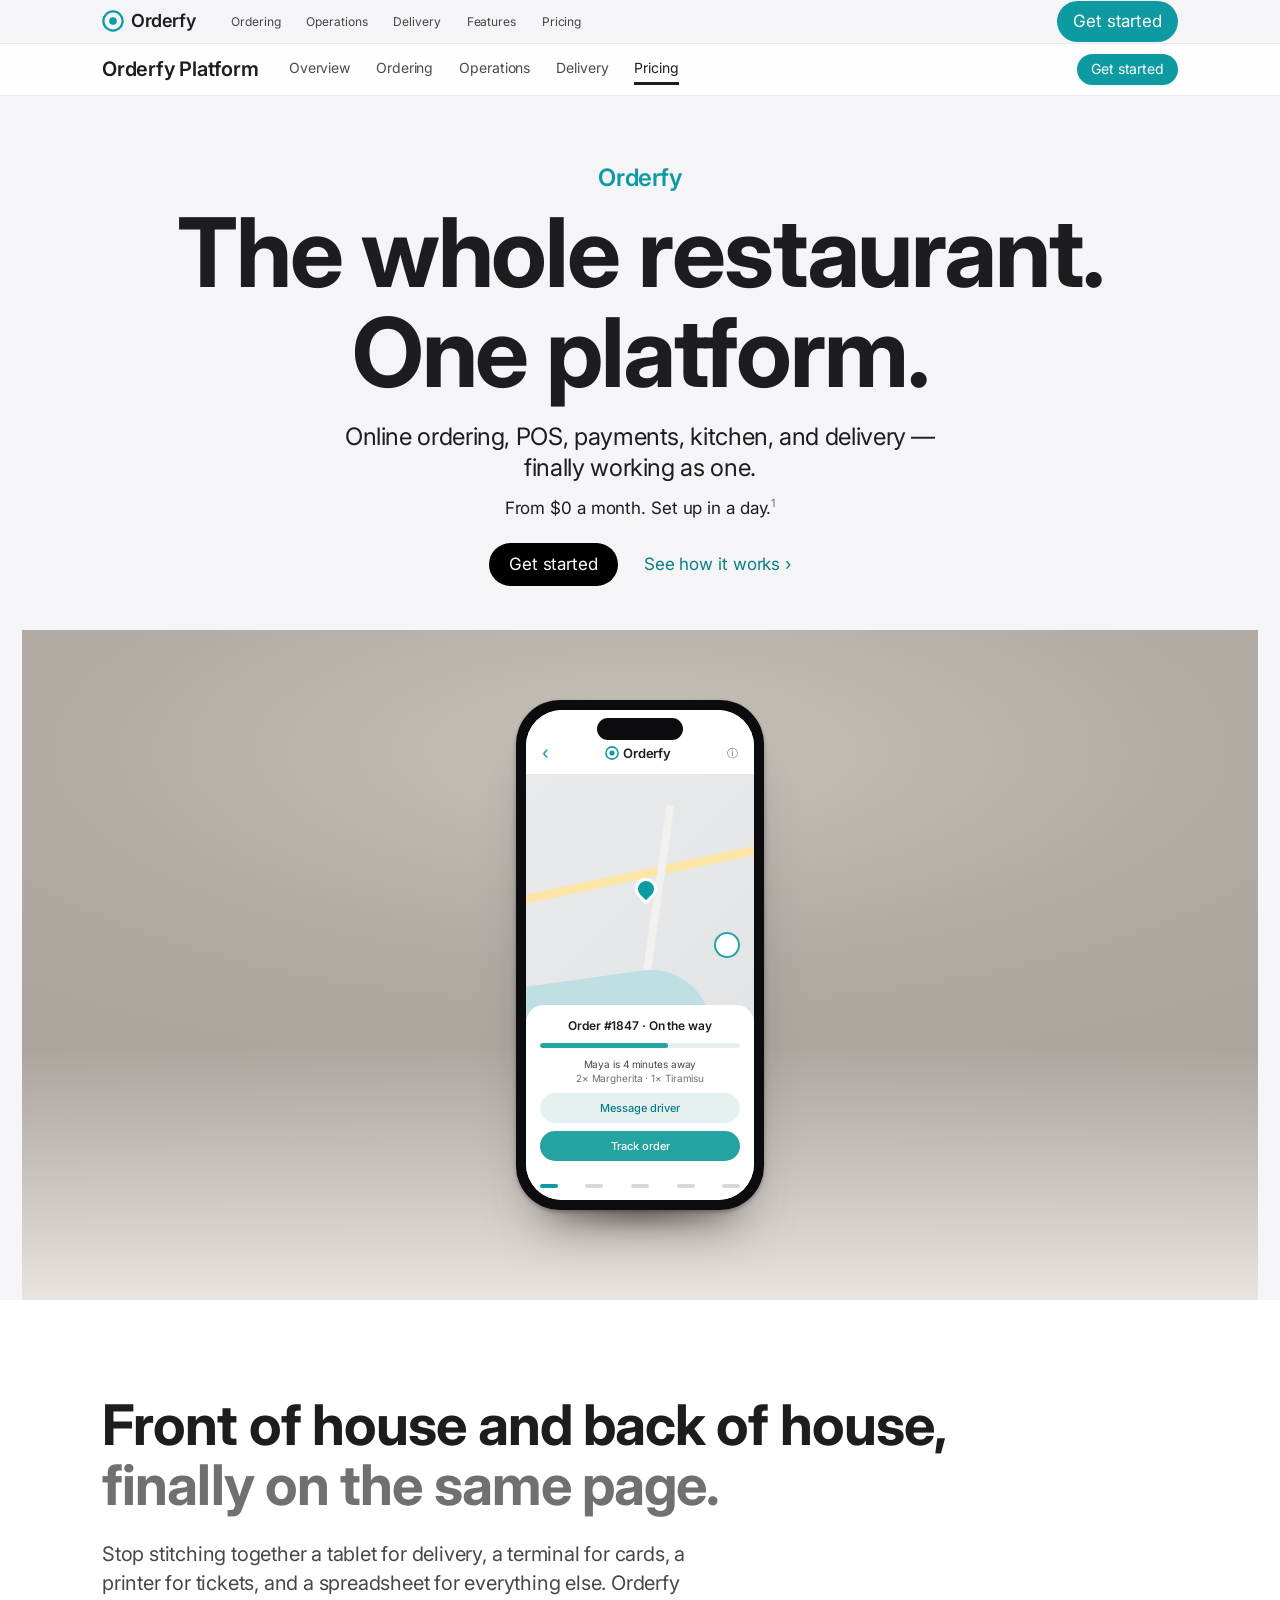
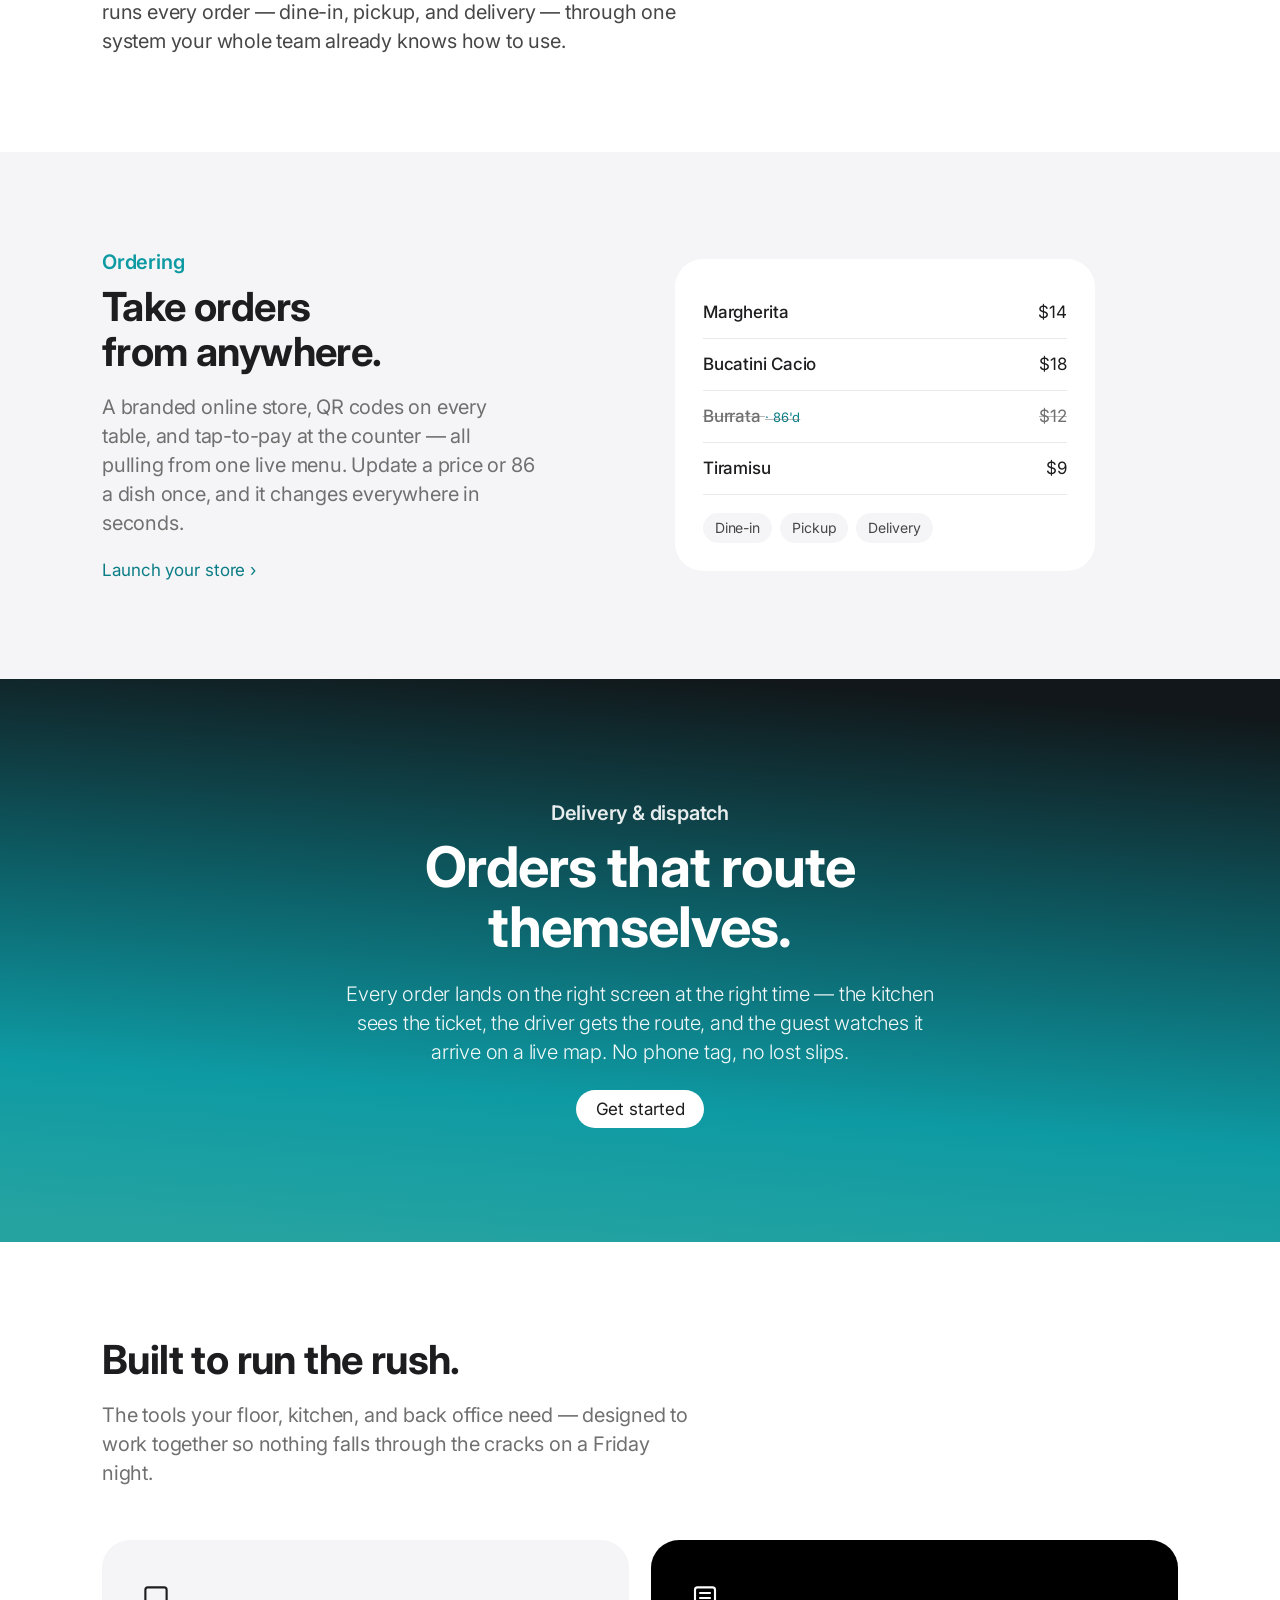
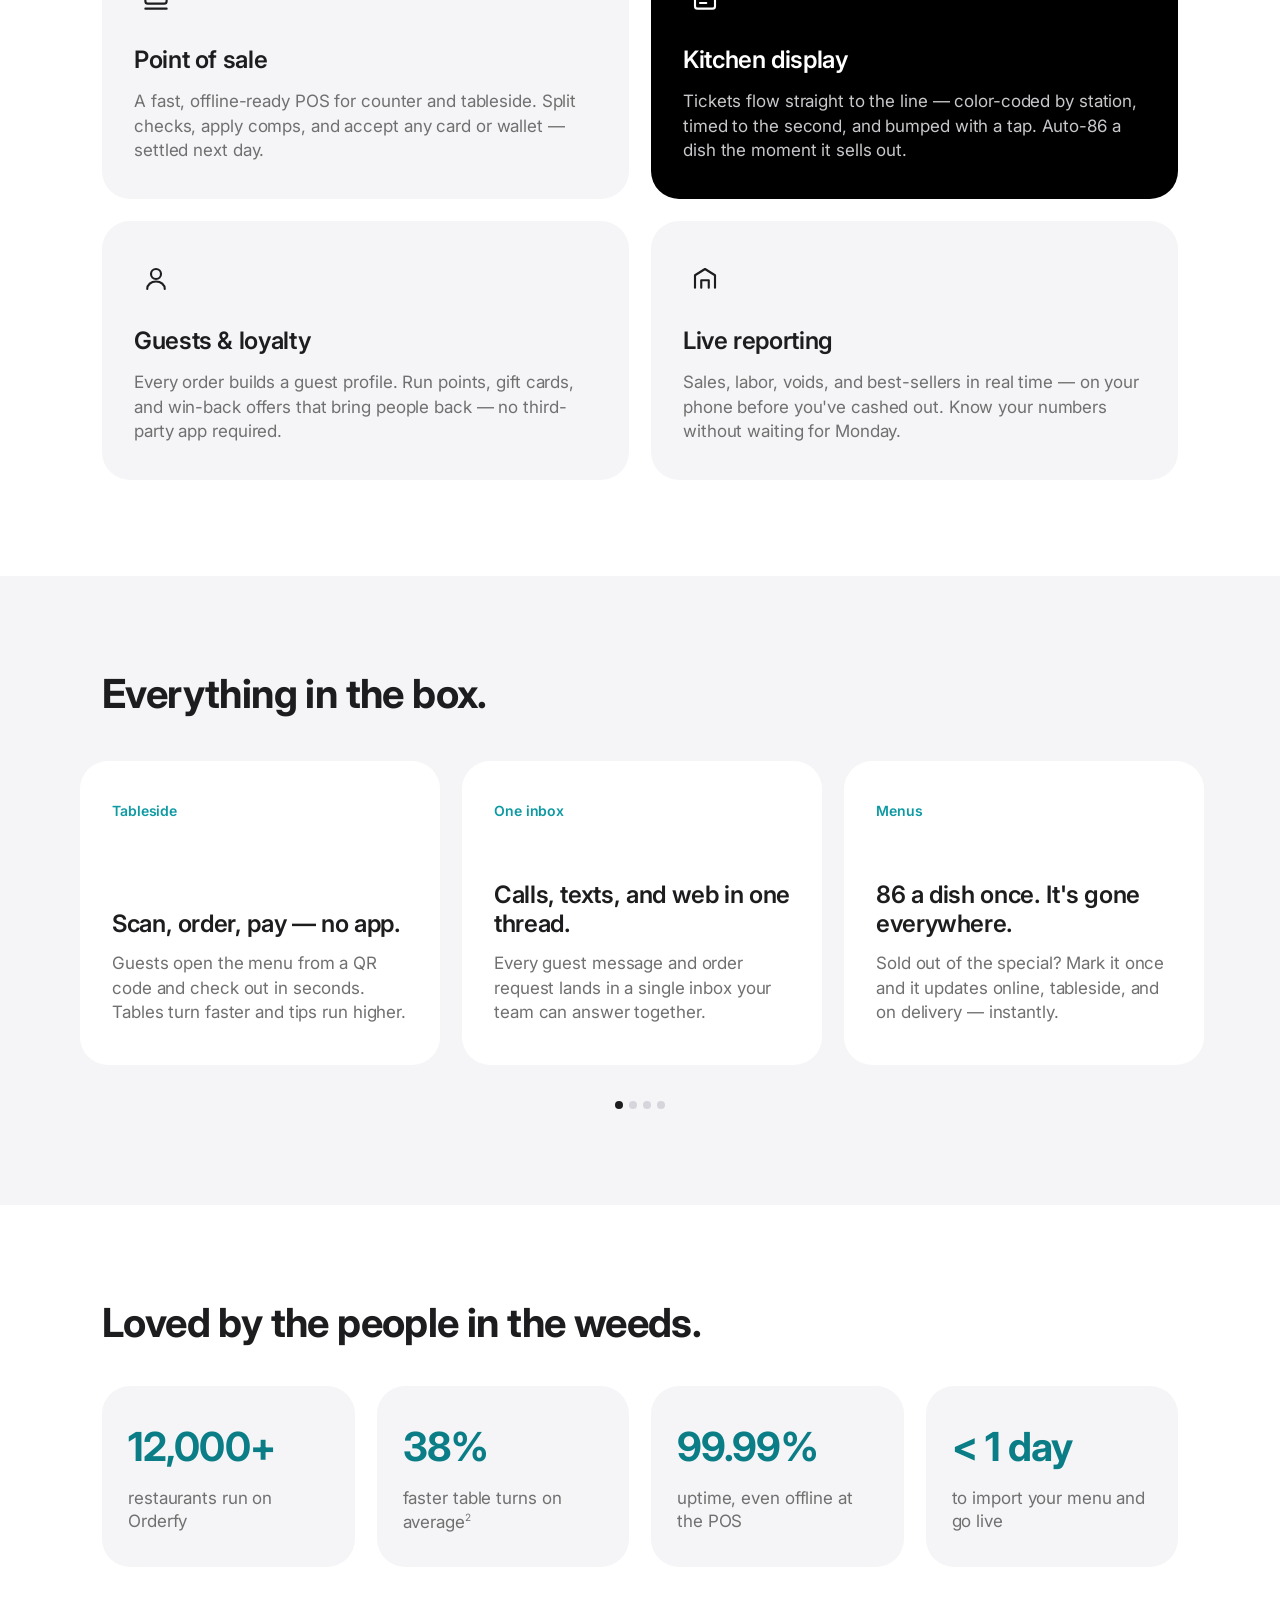
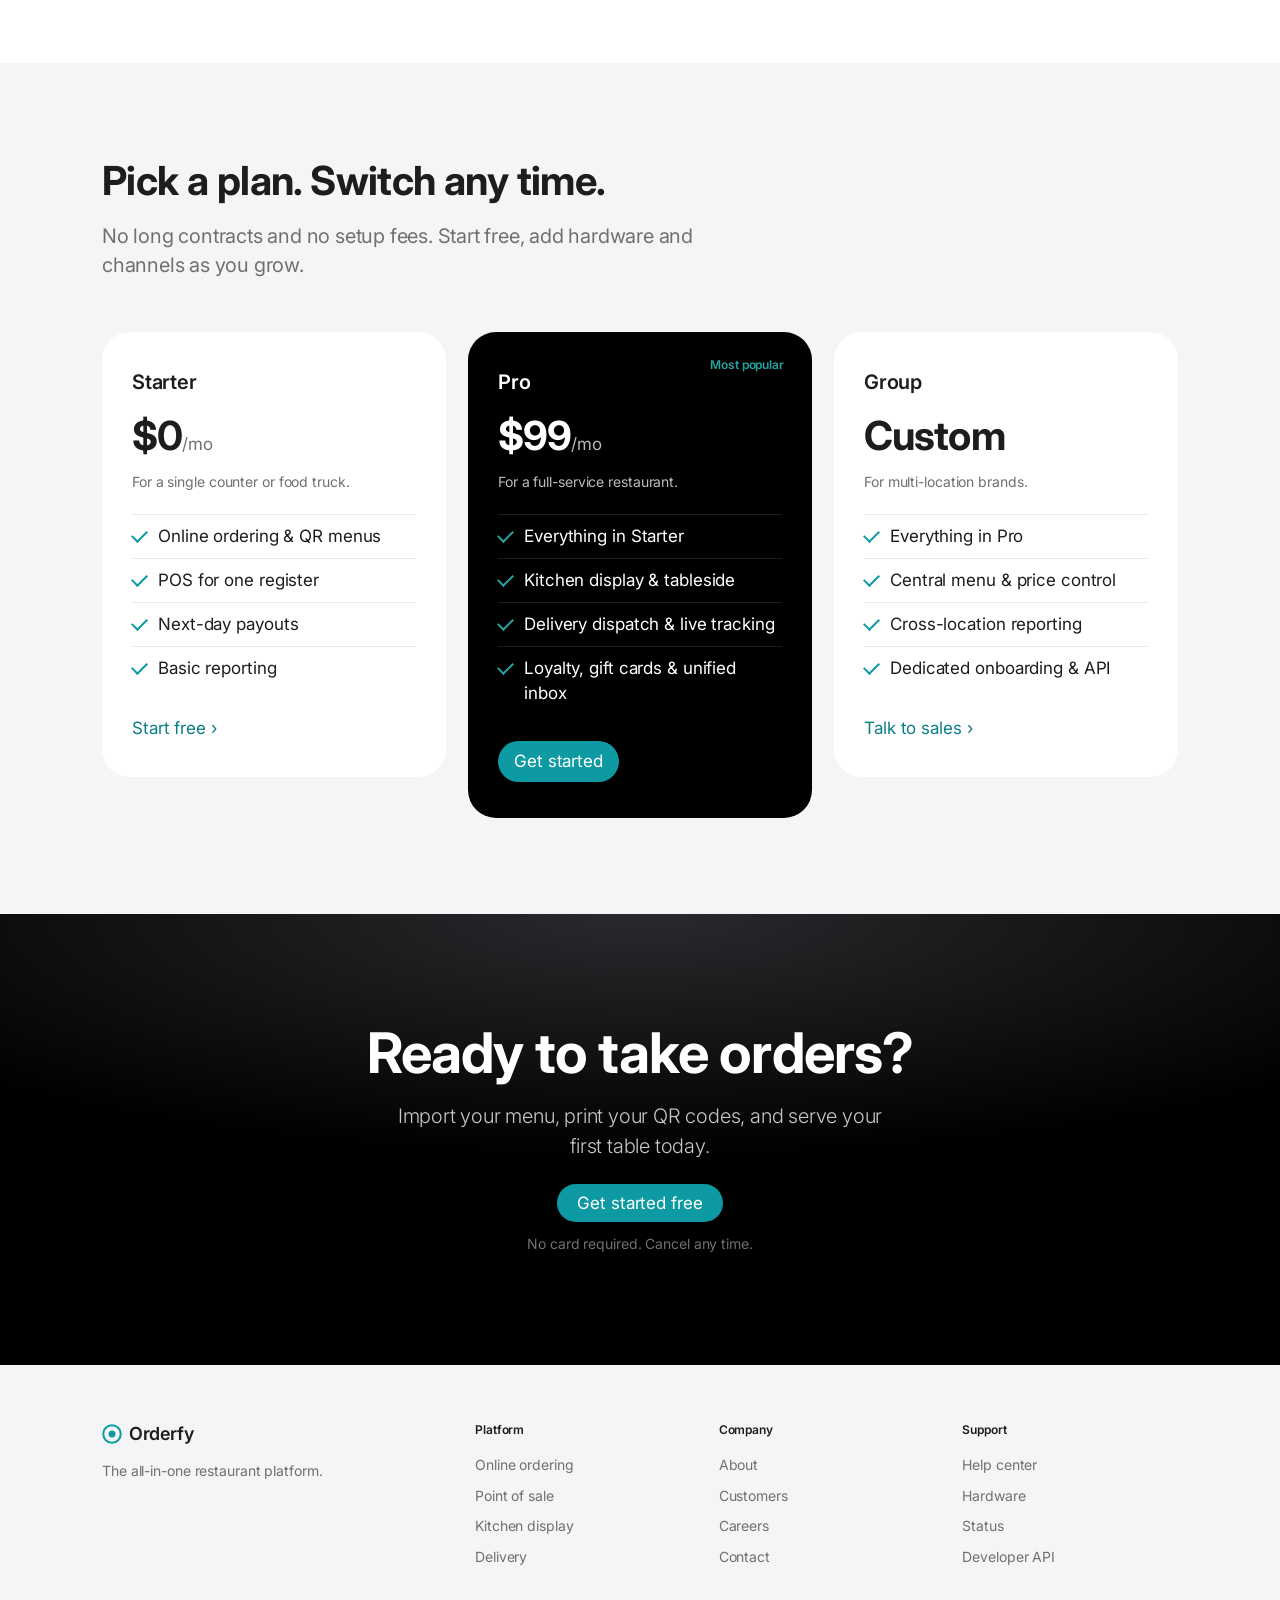
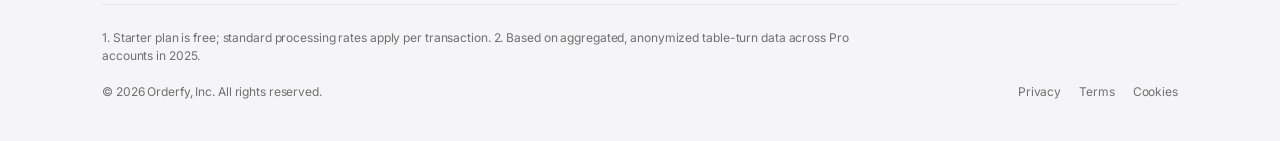
==== commit 4dee6fce: "Rebuild hero as the brand-film intro: logo, phone flip, settle Replace the simple float with the ful" ====
--- a/index.html
+++ b/index.html
@@ -59,11 +59,28 @@
         <a href="#ordering" class="link-arrow">See how it works ›</a>
       </div>
 
-      <!-- Phone mockup on warm studio stage, echoing the brand film -->
+      <!-- Animated product stage — replays the brand film: logo, then a phone
+           that flips from its back to reveal the live-order app, settling in
+           the warm studio and floating gently. -->
       <div class="stage">
-        <div class="phone" role="img" aria-label="The Orderfy app showing a live driver on a map with an active order card">
-          <div class="phone-notch"></div>
-          <div class="phone-screen">
+        <div class="intro-logo" aria-hidden="true">
+          <svg width="46" height="46" viewBox="0 0 24 24">
+            <circle cx="12" cy="12" r="10.5" fill="none" stroke="currentColor" stroke-width="2.4"/>
+            <circle cx="12" cy="12" r="4.2" fill="currentColor"/>
+          </svg>
+          <span>Orderfy</span>
+        </div>
+        <div class="stage-shadow" aria-hidden="true"></div>
+        <div class="phone-floater">
+          <div class="phone-flip">
+            <div class="phone-back" aria-hidden="true">
+              <span class="cam">
+                <span></span><span></span><span></span>
+              </span>
+            </div>
+            <div class="phone phone-front" role="img" aria-label="The Orderfy app showing a live driver on a map with an active order card">
+              <div class="phone-notch"></div>
+              <div class="phone-screen">
             <div class="app-topbar">
               <span class="app-back">‹</span>
               <span class="app-brand">
@@ -92,6 +109,8 @@
             </div>
             <div class="app-tabbar">
               <span class="is-active"></span><span></span><span></span><span></span><span></span>
+            </div>
+              </div>
             </div>
           </div>
         </div>
--- a/styles.css
+++ b/styles.css
@@ -170,20 +170,113 @@
   padding: 70px 22px 90px;
   display: flex; justify-content: center;
   position: relative; overflow: hidden;
+  perspective: 1400px;
 }
 .stage::after { /* soft floor light */
   content: ""; position: absolute; left: 0; right: 0; bottom: 0; height: 38%;
   background: linear-gradient(180deg, transparent, rgba(245, 240, 236, 0.85));
 }
 
-/* ---- Phone mockup ---- */
+/* ---- Brand-film intro: logo, then a phone flips from back to front ---- */
+
+/* Stage 1: the Orderfy logo, centered, fades out as the phone arrives */
+.intro-logo {
+  position: absolute; top: 50%; left: 50%;
+  transform: translate(-50%, -50%);
+  display: flex; align-items: center; gap: 14px;
+  color: var(--color-teal); z-index: 4;
+  animation: hero-logo 3.4s ease forwards;
+}
+.intro-logo svg { width: 46px; height: 46px; }
+.intro-logo span { font-size: 48px; font-weight: 600; letter-spacing: -1.6px; }
+@keyframes hero-logo {
+  0%   { opacity: 0; transform: translate(-50%, -50%) scale(0.92); }
+  14%  { opacity: 1; transform: translate(-50%, -50%) scale(1); }
+  52%  { opacity: 1; transform: translate(-50%, -50%) scale(1); }
+  74%  { opacity: 0; transform: translate(-50%, -50%) scale(1.04); }
+  100% { opacity: 0; }
+}
+
+/* Soft floor shadow that breathes with the float */
+.stage-shadow {
+  position: absolute; bottom: 70px; left: 50%;
+  width: 210px; height: 34px; border-radius: 50%;
+  background: radial-gradient(ellipse at center, rgba(60,52,46,0.5), rgba(60,52,46,0) 70%);
+  filter: blur(7px); z-index: 1;
+  transform: translateX(-50%);
+  opacity: 0;
+  animation: shadow-in 1s ease 1.3s forwards, shadow-pulse 6s ease-in-out 4.6s infinite;
+}
+@keyframes shadow-in { to { opacity: 1; } }
+@keyframes shadow-pulse {
+  0%, 100% { transform: translateX(-50%) scale(1);    opacity: 0.55; }
+  50%      { transform: translateX(-50%) scale(0.82); opacity: 0.38; }
+}
+
+/* Stage 2+3: floater handles the gentle vertical bob (after the reveal) */
+.phone-floater {
+  position: relative; z-index: 2;
+  transform-style: preserve-3d;
+  animation: phone-bob 6s ease-in-out 4.6s infinite backwards;
+}
+@keyframes phone-bob {
+  0%, 100% { transform: translateY(0); }
+  50%      { transform: translateY(-14px); }
+}
+
+/* The flip rig: rotates from the phone's back (~210°) round to the front (0°) */
+.phone-flip {
+  position: relative;
+  width: 248px; height: 510px;
+  transform-style: preserve-3d;
+  animation: phone-reveal 3s ease 1.3s both;
+}
+@keyframes phone-reveal {
+  0%   { opacity: 0; transform: rotateY(215deg) scale(0.9); }
+  16%  { opacity: 1; transform: rotateY(188deg) scale(0.95); }
+  100% { opacity: 1; transform: rotateY(0deg)   scale(1); }
+}
+
+/* Shared faces */
+.phone-front, .phone-back {
+  position: absolute; inset: 0;
+  border-radius: 44px;
+}
+/* Cross-fade the two faces in lockstep with the flip. The swap happens at the
+   edge-on moment (~58% of the reveal, angle ≈ 90°) where the phone is a thin
+   sliver, so the front never shows mirrored. This is more reliable than
+   backface-visibility, which composited overflow children (screen, map) ignore. */
+.phone-front { animation: face-front 3s ease 1.3s both; }
+.phone-back  { animation: face-back  3s ease 1.3s both; }
+@keyframes face-front { 0%, 54% { opacity: 0; } 60%, 100% { opacity: 1; } }
+@keyframes face-back  { 0%, 54% { opacity: 1; } 60%, 100% { opacity: 0; } }
+
+/* Front face = the device + screen */
 .phone {
-  position: relative; z-index: 2;
-  width: 248px; height: 510px;
-  background: #0c0c0e; border-radius: 44px;
+  background: #0c0c0e;
   padding: 10px;
-  box-shadow: 0 2px 4px rgba(0,0,0,0.35), 0 40px 60px -20px rgba(60,52,46,0.55);
-}
+  box-shadow: 0 2px 4px rgba(0,0,0,0.3), 0 36px 50px -22px rgba(60,52,46,0.5);
+}
+
+/* Back face = dark titanium with a camera bump */
+.phone-back {
+  background: linear-gradient(150deg, #46464a 0%, #232326 55%, #161618 100%);
+  transform: rotateY(180deg);
+  box-shadow: 0 2px 4px rgba(0,0,0,0.3), 0 36px 50px -22px rgba(60,52,46,0.5);
+}
+.phone-back .cam {
+  position: absolute; top: 20px; left: 20px;
+  width: 84px; height: 84px; padding: 11px;
+  border-radius: 24px;
+  background: rgba(0,0,0,0.32);
+  display: grid; grid-template-columns: 1fr 1fr; grid-template-rows: 1fr 1fr; gap: 8px;
+}
+.phone-back .cam span {
+  width: 28px; height: 28px; border-radius: 50%;
+  background: radial-gradient(circle at 35% 30%, #6a6a6f, #0c0c0e 70%);
+  box-shadow: inset 0 0 0 2px #2c2c30;
+}
+.phone-back .cam span:nth-child(3) { grid-column: 1; }
 .phone-notch {
   position: absolute; top: 18px; left: 50%; transform: translateX(-50%);
   width: 86px; height: 22px; background: #0c0c0e; border-radius: 999px; z-index: 4;
@@ -416,4 +509,11 @@
 @media (prefers-reduced-motion: reduce) {
   html { scroll-behavior: auto; }
   * { transition: none !important; }
-}
+  .intro-logo { display: none; }
+  .phone-floater, .phone-flip, .stage-shadow,
+  .phone-front, .phone-back { animation: none !important; }
+  .phone-flip { transform: rotateY(0deg) !important; opacity: 1 !important; }
+  .phone-front { opacity: 1 !important; }
+  .phone-back { opacity: 0 !important; }
+  .stage-shadow { opacity: 1 !important; }
+}
